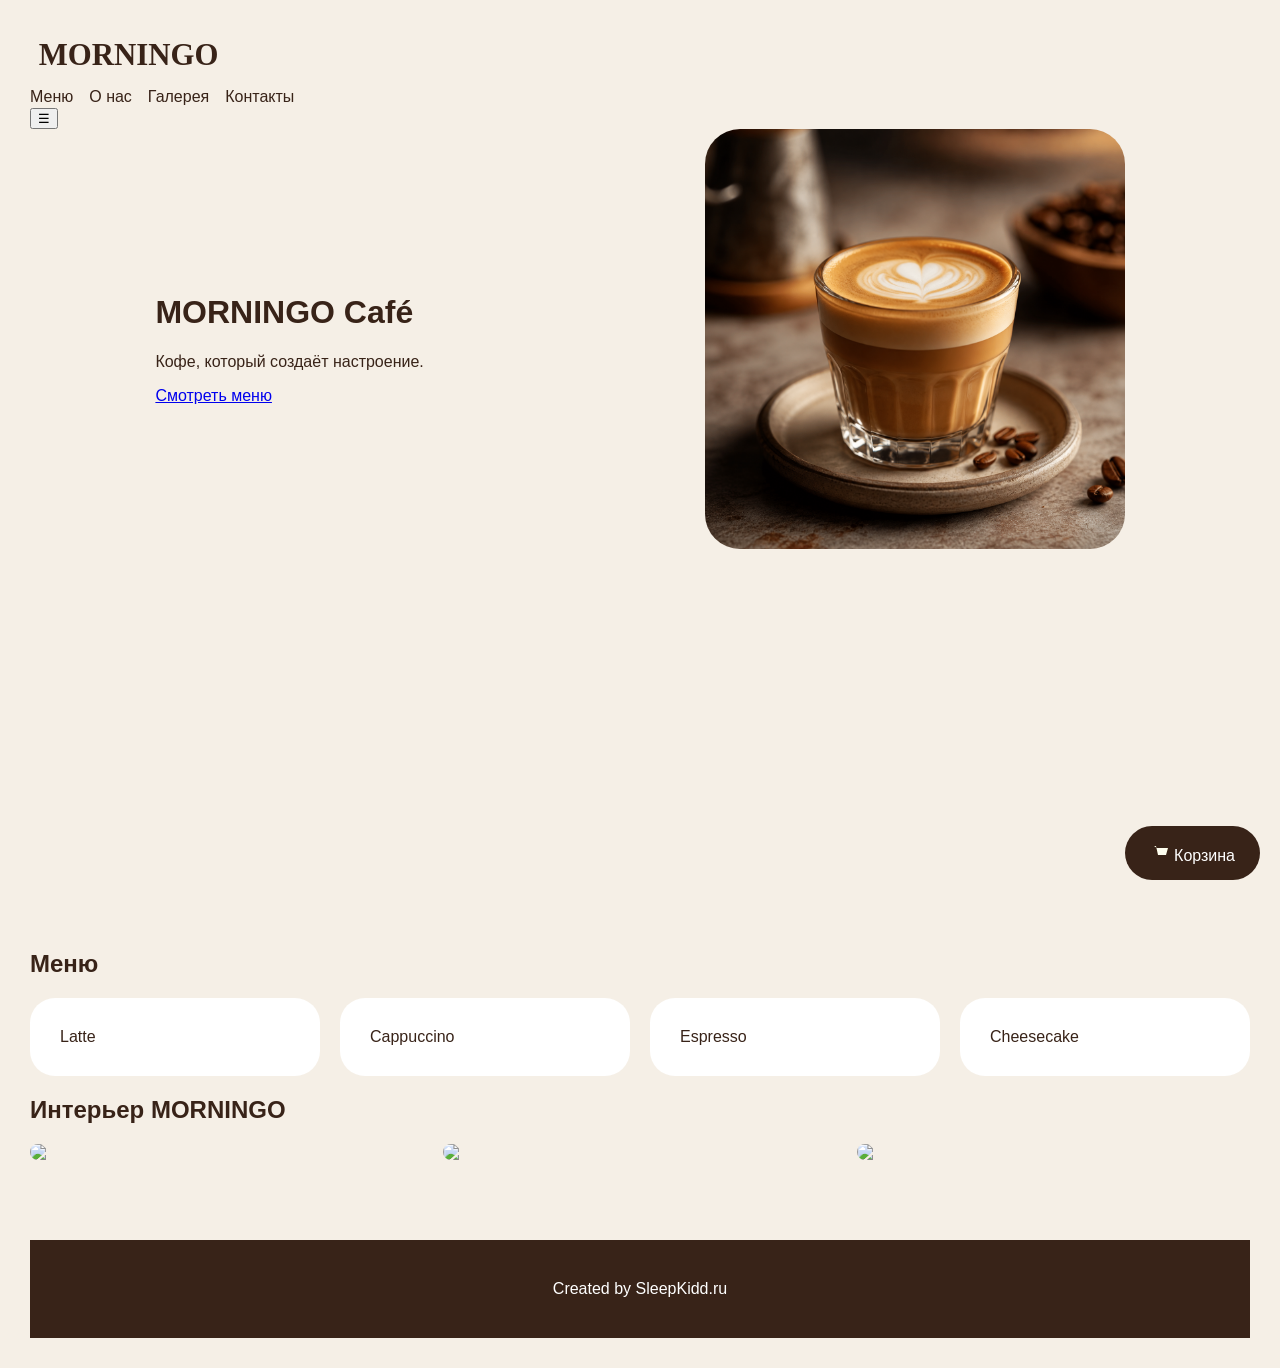
==== index.html @ cfd3dd99 "fix image paths" ====
<!doctype html>
<html lang="ru">
<head>
<meta charset="UTF-8">
<meta name="viewport" content="width=device-width,initial-scale=1">
<title>MORNINGO Café</title>
<meta name="description" content="MORNINGO Café — кофе, завтраки и десерты">
<link rel="icon" href="assets/svg/logo.svg">
<link rel="stylesheet" href="css/style.css">
</head>
<body>

<header class="hero">
<nav>
<img src="assets/svg/logo.svg" class="logo">
<div class="desktop">Меню　О нас　Галерея　Контакты</div>
<button class="burger">☰</button>
</nav>

<div class="hero-content">
<div>
<h1>MORNINGO Café</h1>
<p>Кофе, который создаёт настроение.</p>
<a href="#menu">Смотреть меню</a>
</div>
<img src="images/coffee_latte.png" class="hero-img">
</div>
</header>

<section id="menu">
<h2>Меню</h2>
<div class="catalog">
<a href="products/latte.html">Latte</a>
<a href="products/cappuccino.html">Cappuccino</a>
<a href="products/espresso.html">Espresso</a>
<a href="products/cheesecake.html">Cheesecake</a>
</div>
</section>

<section class="gallery">
<h2>Интерьер MORNINGO</h2>
<div class="interior">
<img src="images/interior/interior_main.webp">
<img src="images/interior/interior_bar.webp">
<img src="images/interior/interior_evening.webp">
</div>
</section>

<a class="mobile-cart" href="cart.html">
<img src="assets/svg/cart.svg"> Корзина
</a>

<footer>
Created by SleepKidd.ru
</footer>

<script src="js/mobile.js"></script>
</body>
</html>
---- css/style.css ----
:root{--brown:#382318;--cream:#f5efe6;--gold:#c08b4a}
body{margin:0;background:var(--cream);color:var(--brown);font-family:Arial;padding:30px}
.logo{width:220px}
.hero{min-height:100vh}
.hero-content{display:flex;align-items:center;justify-content:space-around;gap:30px}
.hero-img{width:420px;border-radius:35px}
.catalog{display:grid;grid-template-columns:repeat(4,1fr);gap:20px}
.catalog a{background:white;padding:30px;border-radius:25px;text-decoration:none;color:inherit}
.interior{display:grid;grid-template-columns:repeat(3,1fr);gap:20px}
.interior img{width:100%;border-radius:25px}
.mobile-cart{position:fixed;bottom:20px;right:20px;background:var(--brown);color:white;padding:15px 25px;border-radius:30px;text-decoration:none}
.mobile-cart img{width:20px;filter:brightness(10)}
footer{margin-top:80px;background:var(--brown);color:white;padding:40px;text-align:center}
@media(max-width:700px){.hero-content,.catalog,.interior{grid-template-columns:1fr;display:grid}.desktop{display:none}.hero-img{width:100%}}
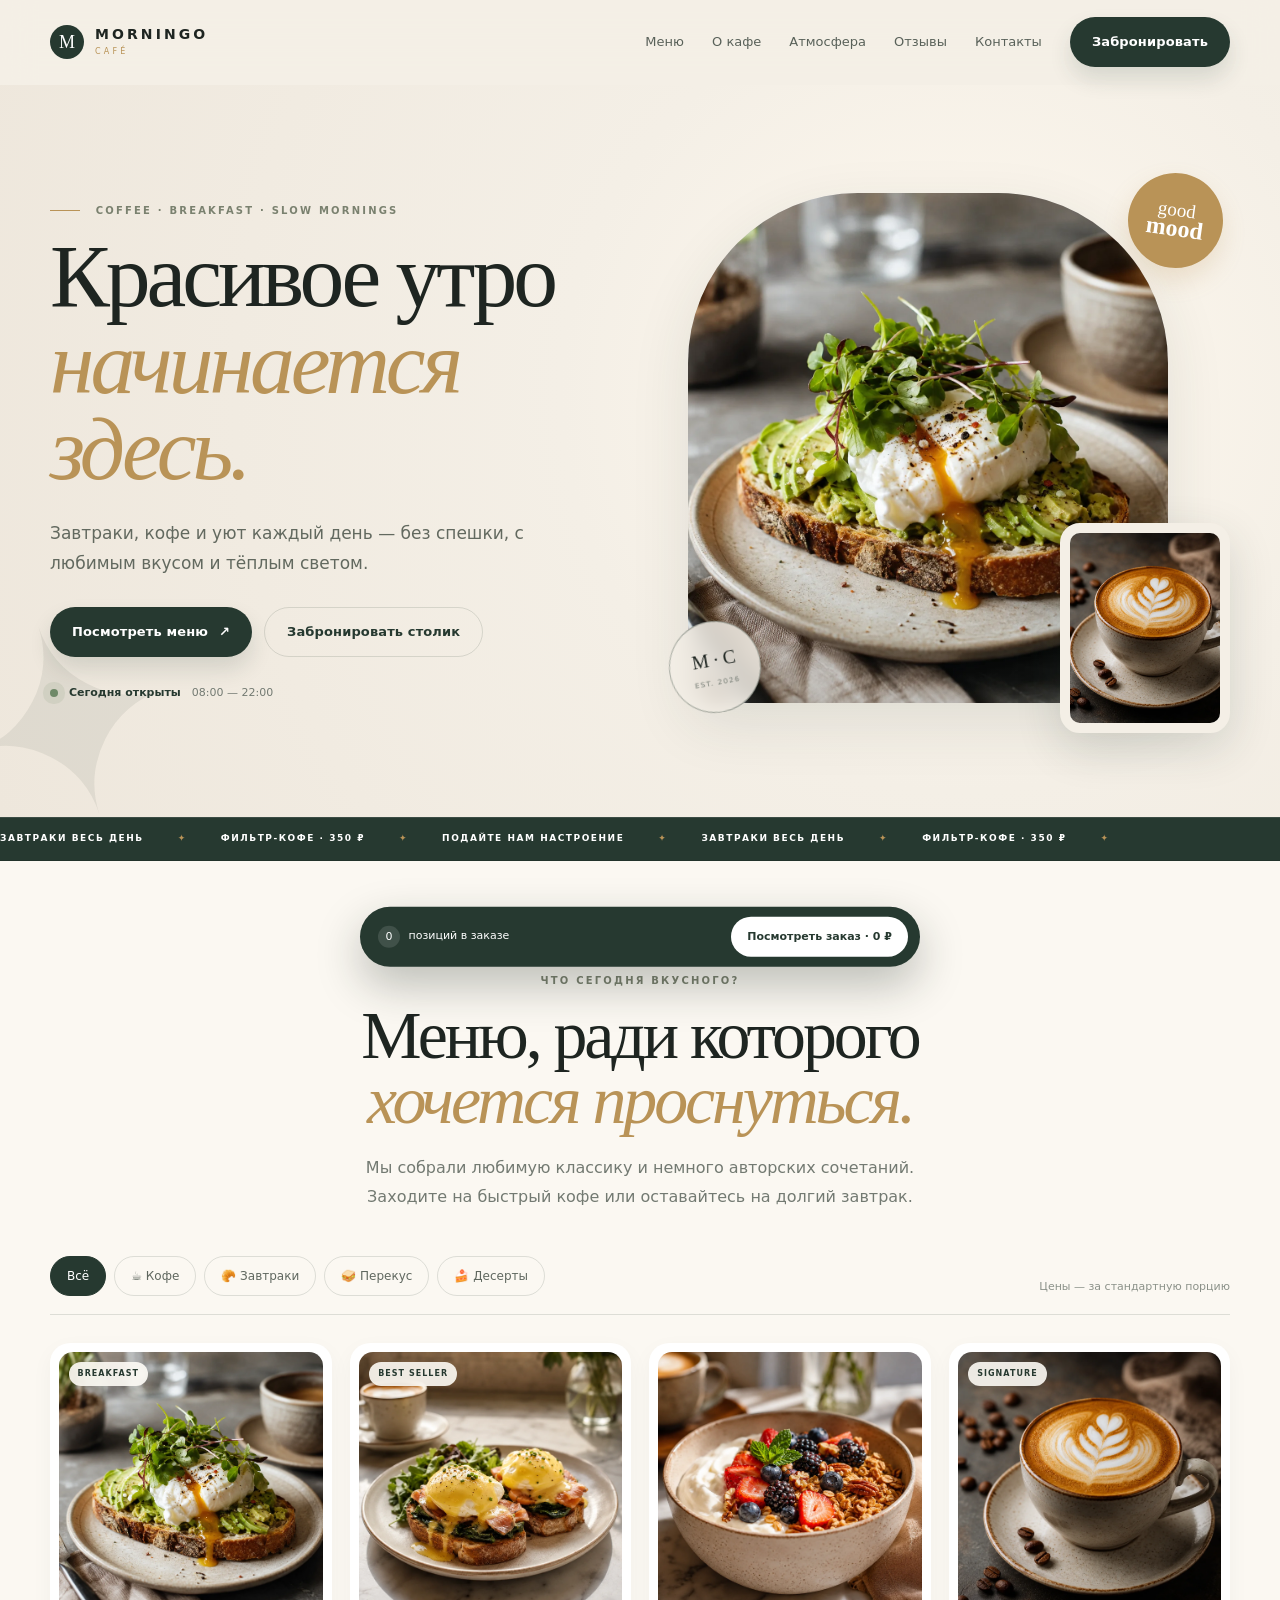
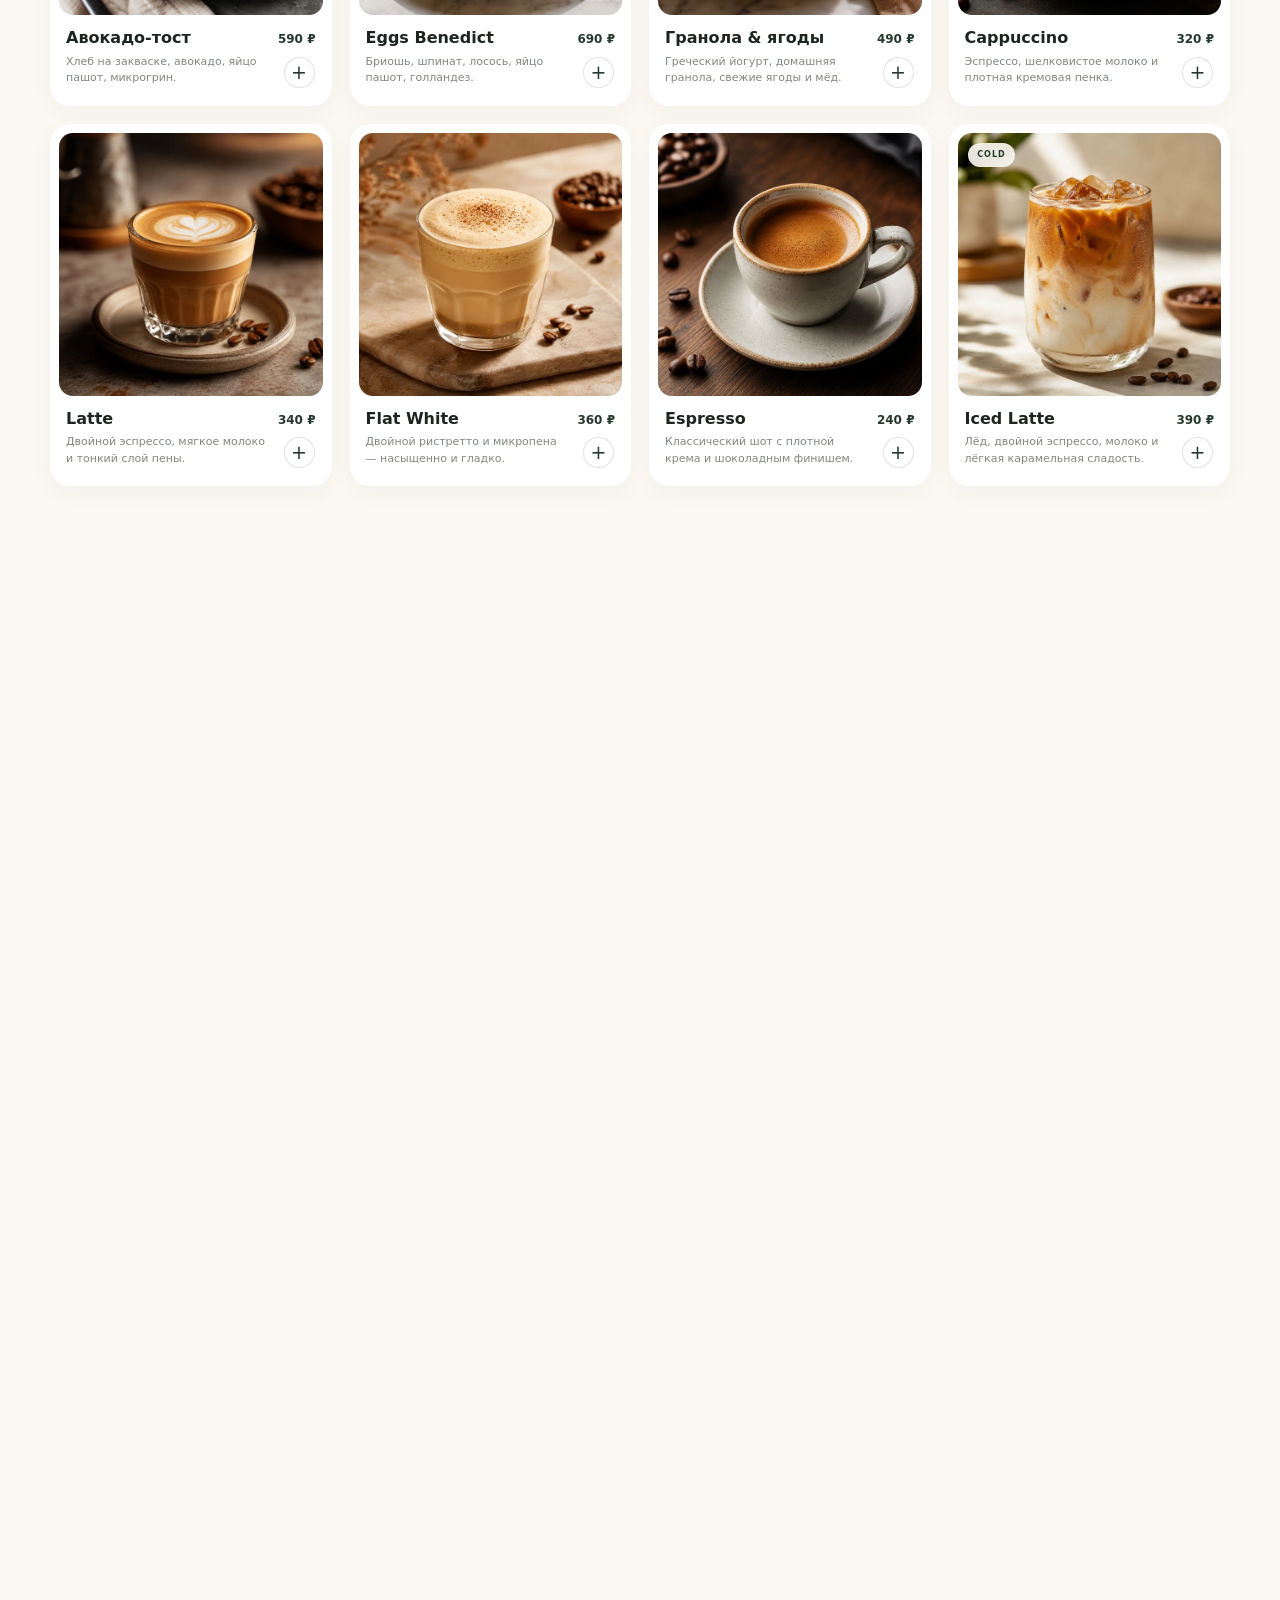
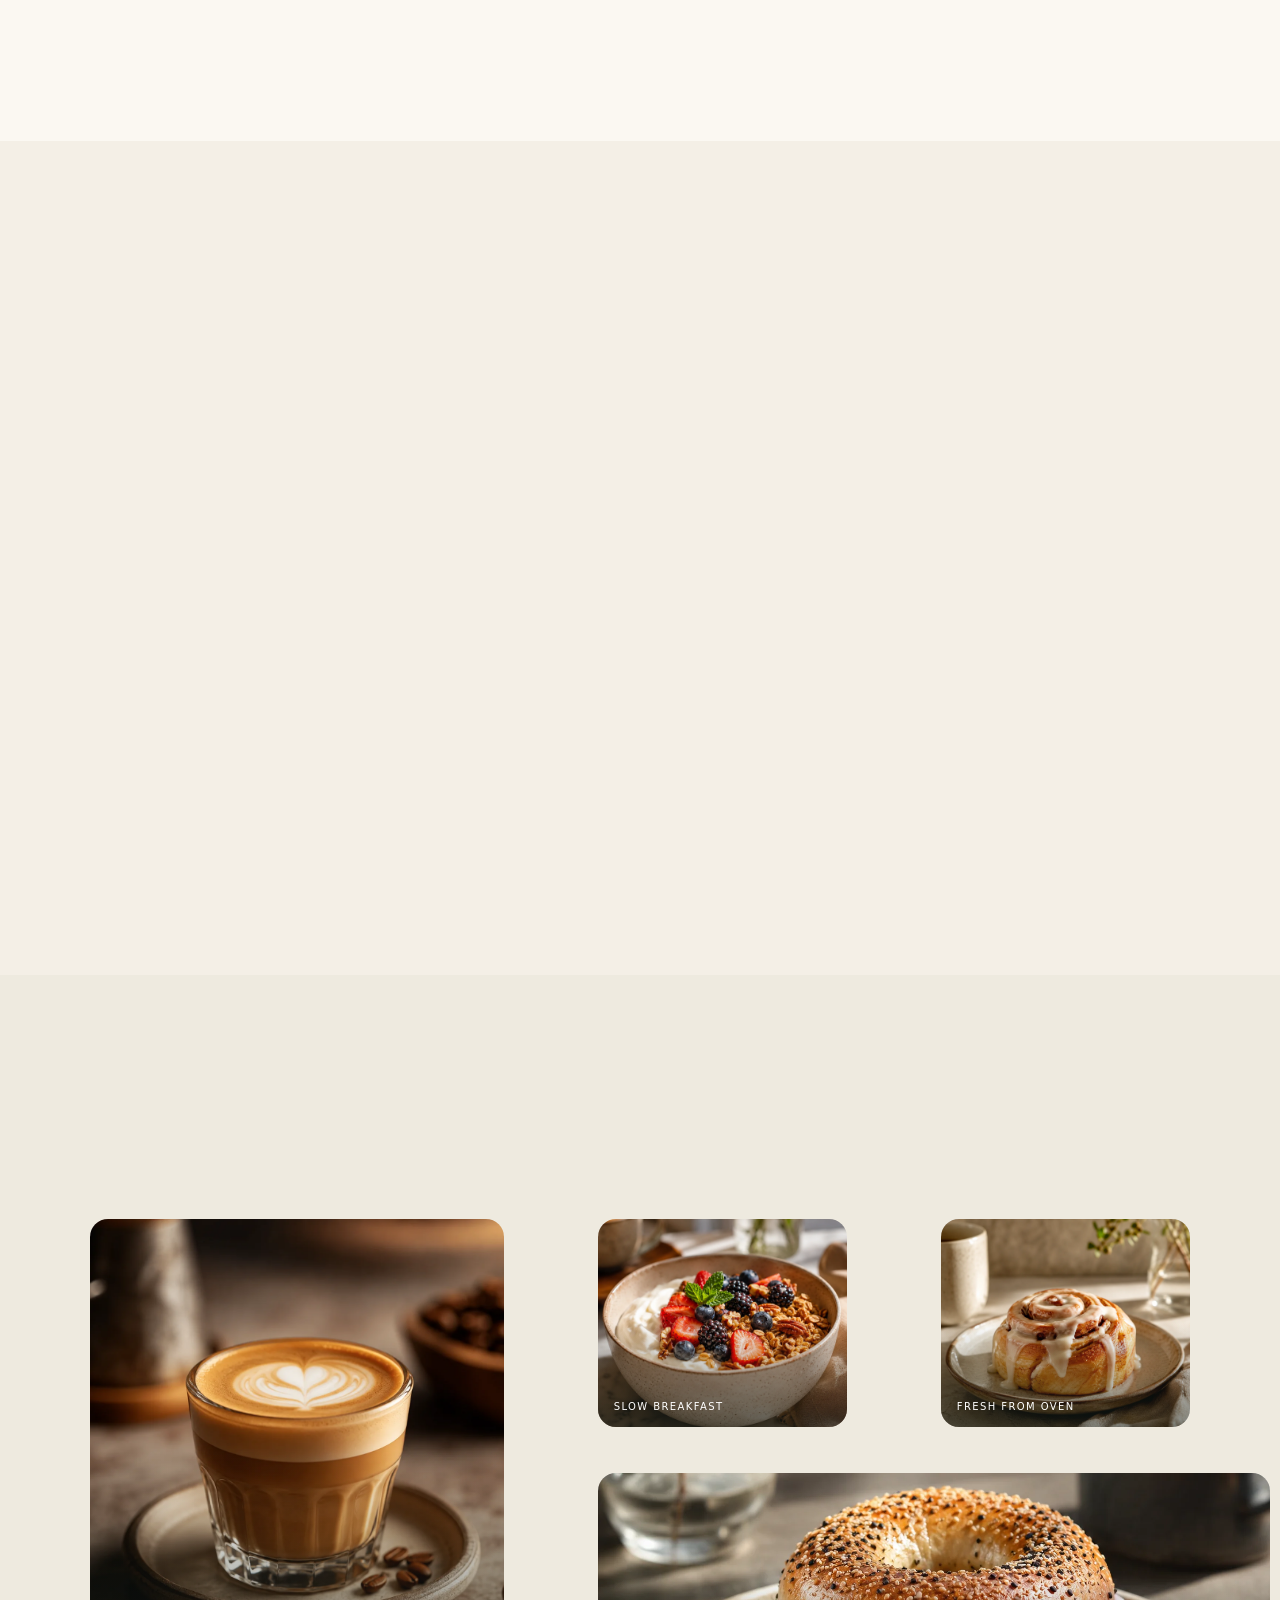
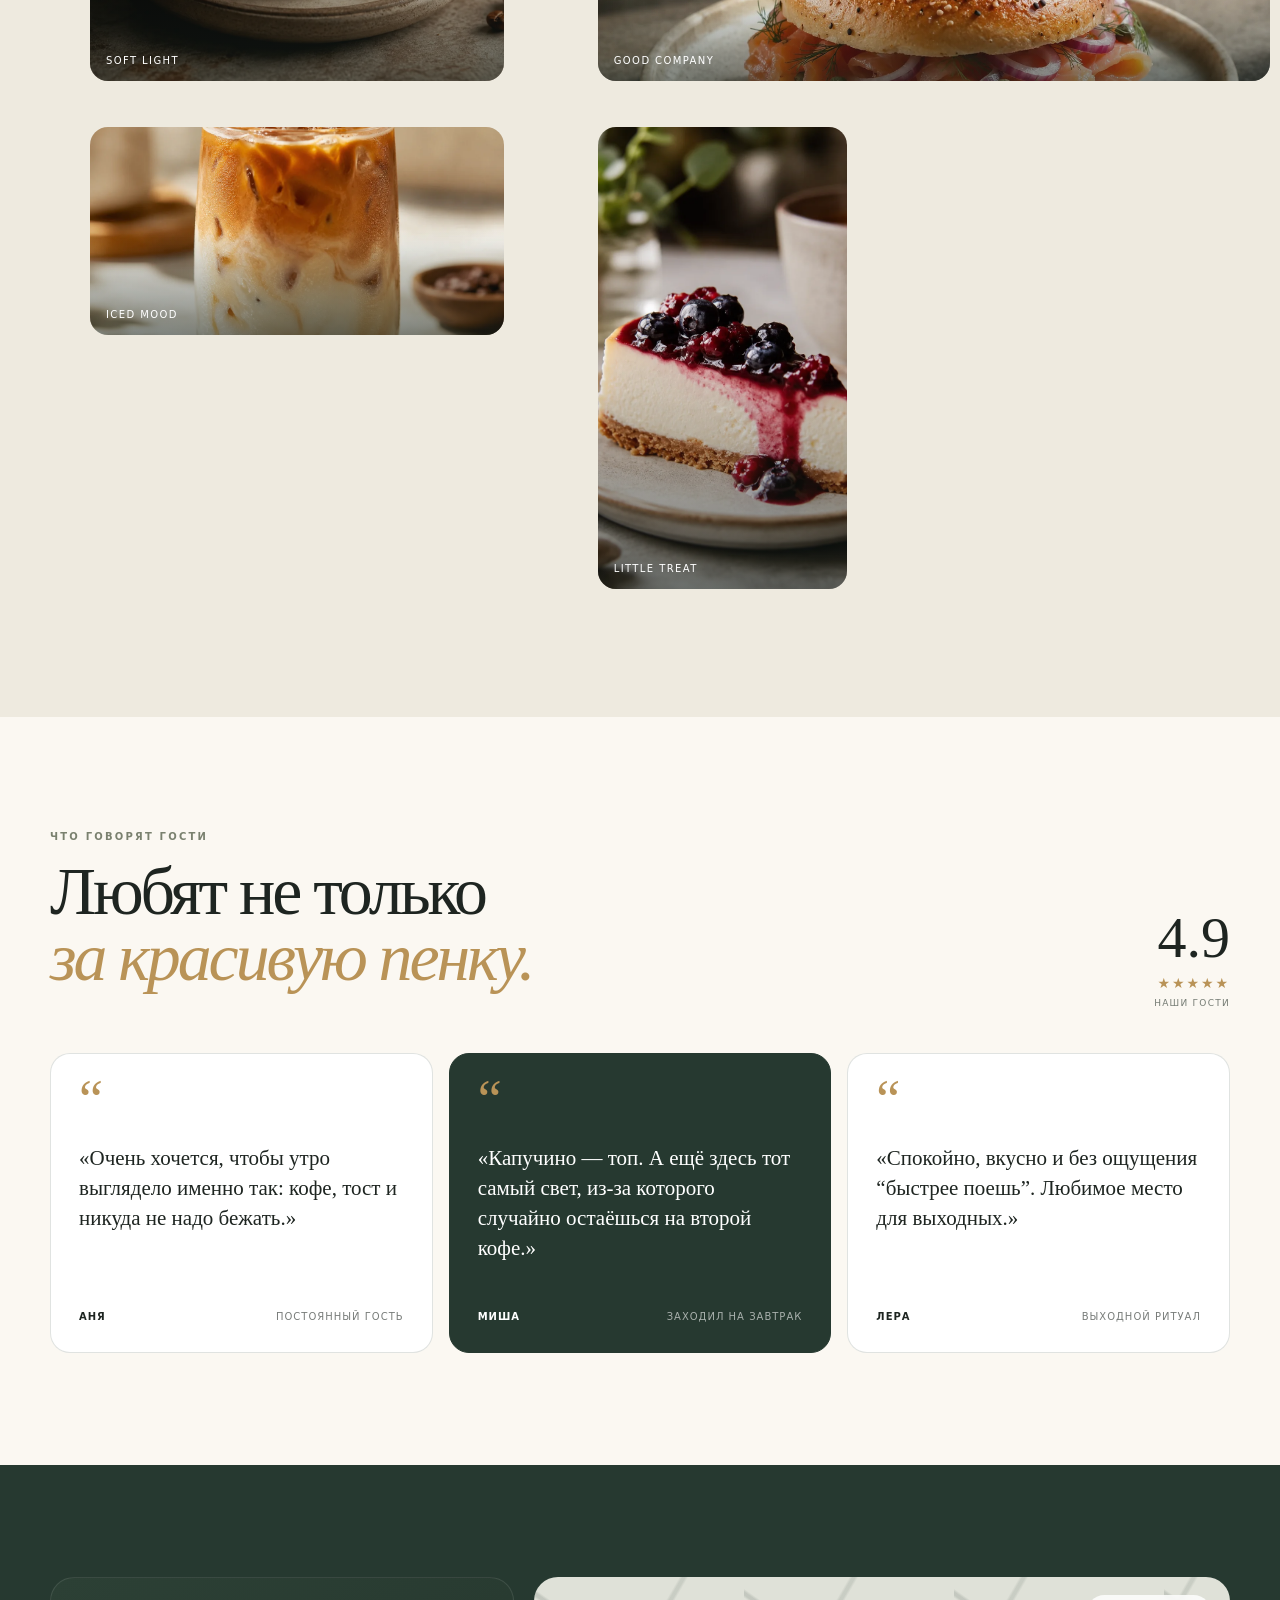
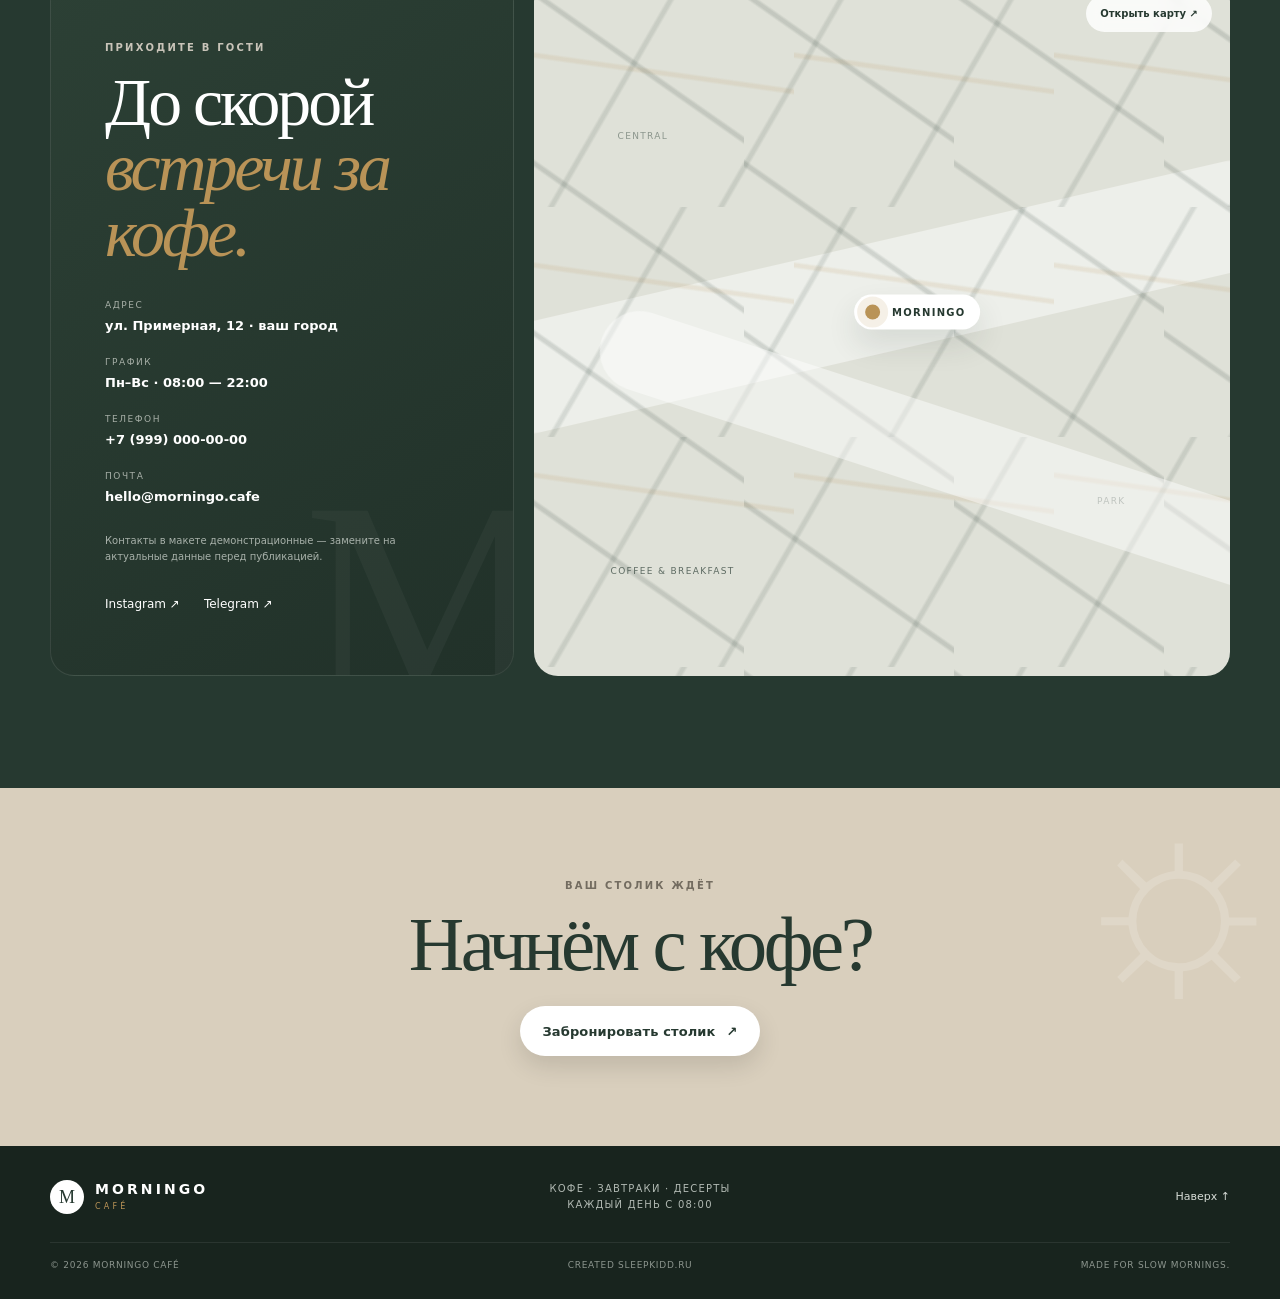
==== commit 4d6adb20: "Add files via upload" ====
--- a/index.html
+++ b/index.html
@@ -1,59 +1,355 @@
 <!doctype html>
 <html lang="ru">
 <head>
-<meta charset="UTF-8">
-<meta name="viewport" content="width=device-width,initial-scale=1">
-<title>MORNINGO Café</title>
-<meta name="description" content="MORNINGO Café — кофе, завтраки и десерты">
-<link rel="icon" href="assets/svg/logo.svg">
-<link rel="stylesheet" href="css/style.css">
+  <meta charset="utf-8">
+  <meta name="viewport" content="width=device-width, initial-scale=1">
+  <meta name="theme-color" content="#24362d">
+  <meta name="description" content="MORNINGO Café — завтраки, кофе и уют каждый день.">
+  <meta property="og:title" content="MORNINGO Café">
+  <meta property="og:description" content="Завтраки, кофе и уют каждый день.">
+  <meta property="og:type" content="website">
+  <meta property="og:image" content="assets/coffee_cappuccino.webp">
+  <title>MORNINGO Café — завтраки, кофе и уют каждый день</title>
+  <link rel="icon" href="favicon.svg" type="image/svg+xml">
+  <link rel="stylesheet" href="style.css">
 </head>
 <body>
-
-<header class="hero">
-<nav>
-<img src="assets/svg/logo.svg" class="logo">
-<div class="desktop">Меню　О нас　Галерея　Контакты</div>
-<button class="burger">☰</button>
-</nav>
-
-<div class="hero-content">
-<div>
-<h1>MORNINGO Café</h1>
-<p>Кофе, который создаёт настроение.</p>
-<a href="#menu">Смотреть меню</a>
-</div>
-<img src="images/coffee_latte.png" class="hero-img">
-</div>
-</header>
-
-<section id="menu">
-<h2>Меню</h2>
-<div class="catalog">
-<a href="products/latte.html">Latte</a>
-<a href="products/cappuccino.html">Cappuccino</a>
-<a href="products/espresso.html">Espresso</a>
-<a href="products/cheesecake.html">Cheesecake</a>
-</div>
-</section>
-
-<section class="gallery">
-<h2>Интерьер MORNINGO</h2>
-<div class="interior">
-<img src="images/interior/interior_main.webp">
-<img src="images/interior/interior_bar.webp">
-<img src="images/interior/interior_evening.webp">
-</div>
-</section>
-
-<a class="mobile-cart" href="cart.html">
-<img src="assets/svg/cart.svg"> Корзина
-</a>
-
-<footer>
-Created by SleepKidd.ru
-</footer>
-
-<script src="js/mobile.js"></script>
+  <header class="site-header" id="top">
+    <div class="container header-inner">
+      <a class="brand" href="#top" aria-label="MORNINGO Café — на главную">
+        <span class="brand-mark">M</span>
+        <span>
+          <strong>MORNINGO</strong>
+          <small>CAFÉ</small>
+        </span>
+      </a>
+
+      <button class="menu-toggle" type="button" aria-expanded="false" aria-controls="site-nav" aria-label="Открыть меню">
+        <span></span><span></span><span></span>
+      </button>
+
+      <nav class="site-nav" id="site-nav" aria-label="Основная навигация">
+        <a href="#menu">Меню</a>
+        <a href="#about">О кафе</a>
+        <a href="#gallery">Атмосфера</a>
+        <a href="#reviews">Отзывы</a>
+        <a href="#contacts">Контакты</a>
+        <button class="button button-dark nav-book" type="button" data-open-booking>Забронировать</button>
+      </nav>
+    </div>
+  </header>
+
+  <main>
+    <section class="hero">
+      <div class="container hero-grid">
+        <div class="hero-copy reveal">
+          <p class="eyebrow"><span></span> coffee · breakfast · slow mornings</p>
+          <h1>Красивое утро<br><em>начинается здесь.</em></h1>
+          <p class="hero-lead">Завтраки, кофе и уют каждый день — без спешки, с любимым вкусом и тёплым светом.</p>
+          <div class="hero-actions">
+            <a class="button button-dark" href="#menu">Посмотреть меню <span>↗</span></a>
+            <button class="button button-ghost" type="button" data-open-booking>Забронировать столик</button>
+          </div>
+          <div class="hero-note"><span class="pulse"></span><strong>Сегодня открыты</strong><span>08:00 — 22:00</span></div>
+        </div>
+
+        <div class="hero-visual reveal">
+          <div class="hero-image-main image-card">
+            <img src="assets/breakfast_avocado_toast.webp" alt="Авокадо-тост с яйцом пашот" width="1254" height="1254" fetchpriority="high">
+          </div>
+          <div class="hero-image-small image-card">
+            <img src="assets/coffee_cappuccino.webp" alt="Капучино с латте-артом" width="1254" height="1254">
+          </div>
+          <div class="hero-badge">good<br><strong>mood</strong></div>
+          <div class="hero-stamp">M · C<br><small>EST. 2026</small></div>
+        </div>
+      </div>
+      <div class="hero-botanical" aria-hidden="true">✦</div>
+    </section>
+
+    <section class="ticker" aria-label="Специальные предложения">
+      <div class="ticker-track">
+        <span>ЗАВТРАКИ ВЕСЬ ДЕНЬ</span><i>✦</i><span>ФИЛЬТР-КОФЕ · 350 ₽</span><i>✦</i><span>ПОДАЙТЕ НАМ НАСТРОЕНИЕ</span><i>✦</i><span>ЗАВТРАКИ ВЕСЬ ДЕНЬ</span><i>✦</i><span>ФИЛЬТР-КОФЕ · 350 ₽</span><i>✦</i>
+      </div>
+    </section>
+
+    <section class="section menu-section" id="menu">
+      <div class="container">
+        <div class="section-heading centered reveal">
+          <p class="eyebrow">что сегодня вкусного?</p>
+          <h2>Меню, ради которого<br><em>хочется проснуться.</em></h2>
+          <p>Мы собрали любимую классику и немного авторских сочетаний. Заходите на быстрый кофе или оставайтесь на долгий завтрак.</p>
+        </div>
+
+        <div class="menu-toolbar reveal">
+          <div class="category-tabs" role="tablist" aria-label="Категории меню">
+            <button class="tab active" type="button" data-category="all">Всё</button>
+            <button class="tab" type="button" data-category="coffee">☕ Кофе</button>
+            <button class="tab" type="button" data-category="breakfast">🥐 Завтраки</button>
+            <button class="tab" type="button" data-category="snack">🥪 Перекус</button>
+            <button class="tab" type="button" data-category="dessert">🍰 Десерты</button>
+          </div>
+          <p class="menu-caption">Цены — за стандартную порцию</p>
+        </div>
+
+        <div class="menu-grid" id="menu-grid">
+          <article class="dish-card reveal" data-category="breakfast" data-name="Авокадо-тост" data-price="590">
+            <div class="dish-image"><img src="assets/breakfast_avocado_toast.webp" alt="Авокадо-тост" loading="lazy" width="1254" height="1254"><span class="dish-tag">breakfast</span></div>
+            <div class="dish-info"><div><h3>Авокадо-тост</h3><p>Хлеб на закваске, авокадо, яйцо пашот, микрогрин.</p></div><strong class="price">590 ₽</strong></div>
+            <button class="add-button" type="button" aria-label="Добавить Авокадо-тост в заказ" data-add>+</button>
+          </article>
+
+          <article class="dish-card reveal" data-category="breakfast" data-name="Eggs Benedict" data-price="690">
+            <div class="dish-image"><img src="assets/breakfast_eggs_benedict.webp" alt="Eggs Benedict" loading="lazy" width="1254" height="1254"><span class="dish-tag">best seller</span></div>
+            <div class="dish-info"><div><h3>Eggs Benedict</h3><p>Бриошь, шпинат, лосось, яйцо пашот, голландез.</p></div><strong class="price">690 ₽</strong></div>
+            <button class="add-button" type="button" aria-label="Добавить Eggs Benedict в заказ" data-add>+</button>
+          </article>
+
+          <article class="dish-card reveal" data-category="breakfast" data-name="Гранола с йогуртом" data-price="490">
+            <div class="dish-image"><img src="assets/breakfast_granola_yogurt.webp" alt="Гранола с йогуртом и ягодами" loading="lazy" width="1254" height="1254"></div>
+            <div class="dish-info"><div><h3>Гранола & ягоды</h3><p>Греческий йогурт, домашняя гранола, свежие ягоды и мёд.</p></div><strong class="price">490 ₽</strong></div>
+            <button class="add-button" type="button" aria-label="Добавить Гранолу в заказ" data-add>+</button>
+          </article>
+
+          <article class="dish-card reveal" data-category="coffee" data-name="Cappuccino" data-price="320">
+            <div class="dish-image"><img src="assets/coffee_cappuccino.webp" alt="Капучино" loading="lazy" width="1254" height="1254"><span class="dish-tag">signature</span></div>
+            <div class="dish-info"><div><h3>Cappuccino</h3><p>Эспрессо, шелковистое молоко и плотная кремовая пенка.</p></div><strong class="price">320 ₽</strong></div>
+            <button class="add-button" type="button" aria-label="Добавить Cappuccino в заказ" data-add>+</button>
+          </article>
+
+          <article class="dish-card reveal" data-category="coffee" data-name="Latte" data-price="340">
+            <div class="dish-image"><img src="assets/coffee_latte.webp" alt="Латте" loading="lazy" width="1254" height="1254"></div>
+            <div class="dish-info"><div><h3>Latte</h3><p>Двойной эспрессо, мягкое молоко и тонкий слой пены.</p></div><strong class="price">340 ₽</strong></div>
+            <button class="add-button" type="button" aria-label="Добавить Latte в заказ" data-add>+</button>
+          </article>
+
+          <article class="dish-card reveal" data-category="coffee" data-name="Flat White" data-price="360">
+            <div class="dish-image"><img src="assets/coffee_flat_white.webp" alt="Flat White" loading="lazy" width="1254" height="1254"></div>
+            <div class="dish-info"><div><h3>Flat White</h3><p>Двойной ристретто и микропена — насыщенно и гладко.</p></div><strong class="price">360 ₽</strong></div>
+            <button class="add-button" type="button" aria-label="Добавить Flat White в заказ" data-add>+</button>
+          </article>
+
+          <article class="dish-card reveal" data-category="coffee" data-name="Espresso" data-price="240">
+            <div class="dish-image"><img src="assets/coffee_espresso.webp" alt="Эспрессо" loading="lazy" width="1254" height="1254"></div>
+            <div class="dish-info"><div><h3>Espresso</h3><p>Классический шот с плотной крема и шоколадным финишем.</p></div><strong class="price">240 ₽</strong></div>
+            <button class="add-button" type="button" aria-label="Добавить Espresso в заказ" data-add>+</button>
+          </article>
+
+          <article class="dish-card reveal" data-category="coffee" data-name="Iced Latte" data-price="390">
+            <div class="dish-image"><img src="assets/coffee_iced_latte.webp" alt="Айс-латте" loading="lazy" width="1254" height="1254"><span class="dish-tag">cold</span></div>
+            <div class="dish-info"><div><h3>Iced Latte</h3><p>Лёд, двойной эспрессо, молоко и лёгкая карамельная сладость.</p></div><strong class="price">390 ₽</strong></div>
+            <button class="add-button" type="button" aria-label="Добавить Iced Latte в заказ" data-add>+</button>
+          </article>
+
+          <article class="dish-card reveal" data-category="coffee" data-name="Mocha" data-price="390">
+            <div class="dish-image"><img src="assets/coffee_mocha.webp" alt="Мокка" loading="lazy" width="1254" height="1254"></div>
+            <div class="dish-info"><div><h3>Mocha</h3><p>Эспрессо, какао, молоко и немного взбитых сливок.</p></div><strong class="price">390 ₽</strong></div>
+            <button class="add-button" type="button" aria-label="Добавить Mocha в заказ" data-add>+</button>
+          </article>
+
+          <article class="dish-card reveal" data-category="coffee" data-name="Raf" data-price="390">
+            <div class="dish-image"><img src="assets/coffee_raf.webp" alt="Раф" loading="lazy" width="1254" height="1254"></div>
+            <div class="dish-info"><div><h3>Raf</h3><p>Эспрессо, сливки и ванильный сахар — бархатная классика.</p></div><strong class="price">390 ₽</strong></div>
+            <button class="add-button" type="button" aria-label="Добавить Раф в заказ" data-add>+</button>
+          </article>
+
+          <article class="dish-card reveal" data-category="coffee" data-name="Affogato" data-price="420">
+            <div class="dish-image"><img src="assets/coffee_affogato.webp" alt="Аффогато" loading="lazy" width="1254" height="1254"></div>
+            <div class="dish-info"><div><h3>Affogato</h3><p>Ванильное мороженое и горячий эспрессо. Маленький праздник.</p></div><strong class="price">420 ₽</strong></div>
+            <button class="add-button" type="button" aria-label="Добавить Affogato в заказ" data-add>+</button>
+          </article>
+
+          <article class="dish-card reveal" data-category="coffee" data-name="Americano" data-price="290">
+            <div class="dish-image"><img src="assets/coffee_americano.webp" alt="Американо" loading="lazy" width="1254" height="1254"></div>
+            <div class="dish-info"><div><h3>Americano</h3><p>Длинный кофе с чистым вкусом и мягким послевкусием.</p></div><strong class="price">290 ₽</strong></div>
+            <button class="add-button" type="button" aria-label="Добавить Americano в заказ" data-add>+</button>
+          </article>
+
+          <article class="dish-card reveal" data-category="coffee" data-name="Cortado" data-price="330">
+            <div class="dish-image"><img src="assets/coffee_cortado.webp" alt="Кортадо" loading="lazy" width="1254" height="1254"></div>
+            <div class="dish-info"><div><h3>Cortado</h3><p>Эспрессо и тёплое молоко в короткой, яркой подаче.</p></div><strong class="price">330 ₽</strong></div>
+            <button class="add-button" type="button" aria-label="Добавить Cortado в заказ" data-add>+</button>
+          </article>
+
+          <article class="dish-card reveal" data-category="snack" data-name="Bagel с лососем" data-price="620">
+            <div class="dish-image"><img src="assets/snack_bagel_salmon.webp" alt="Бейгл с лососем" loading="lazy" width="1254" height="1254"><span class="dish-tag">all day</span></div>
+            <div class="dish-info"><div><h3>Bagel с лососем</h3><p>Бейгл, сливочный сыр, лосось, каперсы и свежая зелень.</p></div><strong class="price">620 ₽</strong></div>
+            <button class="add-button" type="button" aria-label="Добавить Бейгл с лососем в заказ" data-add>+</button>
+          </article>
+
+          <article class="dish-card reveal" data-category="snack" data-name="Панини с овощами" data-price="520">
+            <div class="dish-image"><img src="assets/snack_panini.webp" alt="Панини с овощами" loading="lazy" width="1254" height="1254"></div>
+            <div class="dish-info"><div><h3>Панини</h3><p>Тёплый хлеб, моцарелла, томаты, зелень и соус песто.</p></div><strong class="price">520 ₽</strong></div>
+            <button class="add-button" type="button" aria-label="Добавить Панини в заказ" data-add>+</button>
+          </article>
+
+          <article class="dish-card reveal" data-category="dessert" data-name="Чизкейк с ягодами" data-price="450">
+            <div class="dish-image"><img src="assets/dessert_cheesecake.webp" alt="Чизкейк с ягодами" loading="lazy" width="1254" height="1254"></div>
+            <div class="dish-info"><div><h3>Чизкейк & ягоды</h3><p>Нежный крем-сыр, хрустящая основа и ягодный соус.</p></div><strong class="price">450 ₽</strong></div>
+            <button class="add-button" type="button" aria-label="Добавить Чизкейк в заказ" data-add>+</button>
+          </article>
+
+          <article class="dish-card reveal" data-category="dessert" data-name="Шоколадный торт" data-price="470">
+            <div class="dish-image"><img src="assets/dessert_chocolate_cake.webp" alt="Шоколадный торт" loading="lazy" width="1254" height="1254"></div>
+            <div class="dish-info"><div><h3>Chocolate Cake</h3><p>Влажный шоколадный бисквит, ганаш и ягоды.</p></div><strong class="price">470 ₽</strong></div>
+            <button class="add-button" type="button" aria-label="Добавить Chocolate Cake в заказ" data-add>+</button>
+          </article>
+
+          <article class="dish-card reveal" data-category="dessert" data-name="Cinnamon Roll" data-price="360">
+            <div class="dish-image"><img src="assets/dessert_cinnamon_roll.webp" alt="Булочка с корицей" loading="lazy" width="1254" height="1254"></div>
+            <div class="dish-info"><div><h3>Cinnamon Roll</h3><p>Слойки с корицей, сливочная глазурь и лёгкая ваниль.</p></div><strong class="price">360 ₽</strong></div>
+            <button class="add-button" type="button" aria-label="Добавить Cinnamon Roll в заказ" data-add>+</button>
+          </article>
+
+          <article class="dish-card reveal" data-category="dessert" data-name="Тирамису" data-price="440">
+            <div class="dish-image"><img src="assets/dessert_tiramisu.webp" alt="Тирамису" loading="lazy" width="1254" height="1254"><span class="dish-tag">classic</span></div>
+            <div class="dish-info"><div><h3>Тирамису</h3><p>Маскарпоне, савоярди, эспрессо и щепотка какао.</p></div><strong class="price">440 ₽</strong></div>
+            <button class="add-button" type="button" aria-label="Добавить Тирамису в заказ" data-add>+</button>
+          </article>
+
+          <article class="dish-card reveal" data-category="dessert" data-name="Круассан" data-price="290">
+            <div class="dish-image"><img src="assets/dessert_croissant.webp" alt="Классический круассан" loading="lazy" width="1254" height="1254"></div>
+            <div class="dish-info"><div><h3>Butter Croissant</h3><p>Слоёный, хрустящий, тёплый. Идеален к утреннему фильтру.</p></div><strong class="price">290 ₽</strong></div>
+            <button class="add-button" type="button" aria-label="Добавить круассан в заказ" data-add>+</button>
+          </article>
+        </div>
+      </div>
+    </section>
+
+    <section class="section split-section" id="about">
+      <div class="container split-grid">
+        <div class="split-media reveal">
+          <img src="assets/dessert_tiramisu.webp" alt="Деталь десерта и уютного стола" loading="lazy" width="1254" height="1254">
+          <div class="floating-card"><span>01</span><strong>Slow mornings</strong><small>без повода и спешки</small></div>
+        </div>
+        <div class="split-copy reveal">
+          <p class="eyebrow">о нас</p>
+          <h2>Место, где<br><em>утро не торопят.</em></h2>
+          <p>Мы придумали MORNINGO как любимый уголок между домом и делами: солнечные столики, хороший кофе, свежая выпечка и завтраки, которые можно есть в любое время.</p>
+          <p>Здесь можно открыть ноутбук, говорить часами или просто смотреть в окно. Главное правило — никакой спешки.</p>
+          <div class="signature">MORNINGO <span>CAFÉ</span></div>
+        </div>
+      </div>
+    </section>
+
+    <section class="section gallery-section" id="gallery">
+      <div class="container">
+        <div class="section-heading reveal">
+          <p class="eyebrow">визуальный вкус</p>
+          <h2>Немного <em>morning mood.</em></h2>
+        </div>
+        <div class="gallery-grid">
+          <figure class="gallery-item tall reveal"><img src="assets/coffee_latte.webp" alt="Латте в утреннем свете" loading="lazy" width="1254" height="1254"><figcaption>soft light</figcaption></figure>
+          <figure class="gallery-item reveal"><img src="assets/breakfast_granola_yogurt.webp" alt="Гранола с ягодами" loading="lazy" width="1254" height="1254"><figcaption>slow breakfast</figcaption></figure>
+          <figure class="gallery-item reveal"><img src="assets/dessert_cinnamon_roll.webp" alt="Булочка с корицей" loading="lazy" width="1254" height="1254"><figcaption>fresh from oven</figcaption></figure>
+          <figure class="gallery-item wide reveal"><img src="assets/snack_bagel_salmon.webp" alt="Бейгл с лососем" loading="lazy" width="1254" height="1254"><figcaption>good company</figcaption></figure>
+          <figure class="gallery-item reveal"><img src="assets/coffee_iced_latte.webp" alt="Холодный айс-латте" loading="lazy" width="1254" height="1254"><figcaption>iced mood</figcaption></figure>
+          <figure class="gallery-item tall reveal"><img src="assets/dessert_cheesecake.webp" alt="Чизкейк с ягодами" loading="lazy" width="1254" height="1254"><figcaption>little treat</figcaption></figure>
+        </div>
+      </div>
+    </section>
+
+    <section class="section reviews-section" id="reviews">
+      <div class="container">
+        <div class="reviews-head reveal">
+          <div>
+            <p class="eyebrow">что говорят гости</p>
+            <h2>Любят не только<br><em>за красивую пенку.</em></h2>
+          </div>
+          <div class="rating"><strong>4.9</strong><span>★★★★★</span><small>наши гости</small></div>
+        </div>
+        <div class="reviews-grid">
+          <article class="review-card reveal"><div class="quote">“</div><p>«Очень хочется, чтобы утро выглядело именно так: кофе, тост и никуда не надо бежать.»</p><footer><strong>Аня</strong><span>постоянный гость</span></footer></article>
+          <article class="review-card featured reveal"><div class="quote">“</div><p>«Капучино — топ. А ещё здесь тот самый свет, из-за которого случайно остаёшься на второй кофе.»</p><footer><strong>Миша</strong><span>заходил на завтрак</span></footer></article>
+          <article class="review-card reveal"><div class="quote">“</div><p>«Спокойно, вкусно и без ощущения “быстрее поешь”. Любимое место для выходных.»</p><footer><strong>Лера</strong><span>выходной ритуал</span></footer></article>
+        </div>
+      </div>
+    </section>
+
+    <section class="section contact-section" id="contacts">
+      <div class="container contact-grid">
+        <div class="contact-card reveal">
+          <p class="eyebrow">приходите в гости</p>
+          <h2>До скорой<br><em>встречи за кофе.</em></h2>
+          <div class="contact-list">
+            <div><span class="contact-label">АДРЕС</span><strong>ул. Примерная, 12 · ваш город</strong></div>
+            <div><span class="contact-label">ГРАФИК</span><strong>Пн–Вс · 08:00 — 22:00</strong></div>
+            <div><span class="contact-label">ТЕЛЕФОН</span><a href="tel:+79990000000">+7 (999) 000-00-00</a></div>
+            <div><span class="contact-label">ПОЧТА</span><a href="mailto:hello@morningo.cafe">hello@morningo.cafe</a></div>
+          </div>
+          <p class="microcopy">Контакты в макете демонстрационные — замените на актуальные данные перед публикацией.</p>
+          <div class="social-links"><a href="#" aria-label="Instagram">Instagram ↗</a><a href="#" aria-label="Telegram">Telegram ↗</a></div>
+        </div>
+        <div class="map-card reveal" aria-label="Карта расположения">
+          <div class="map-grid-bg"></div>
+          <div class="map-pin"><span></span>MORNINGO</div>
+          <div class="map-label label-1">CENTRAL</div>
+          <div class="map-label label-2">PARK</div>
+          <div class="map-label label-3">coffee & breakfast</div>
+          <a class="map-link" href="https://www.google.com/maps" target="_blank" rel="noreferrer">Открыть карту ↗</a>
+        </div>
+      </div>
+    </section>
+
+    <section class="cta-band">
+      <div class="container cta-inner reveal">
+        <p class="eyebrow">ваш столик ждёт</p>
+        <h2>Начнём с кофе?</h2>
+        <button class="button button-light" type="button" data-open-booking>Забронировать столик <span>↗</span></button>
+      </div>
+    </section>
+  </main>
+
+  <footer class="site-footer">
+    <div class="container footer-top">
+      <a class="brand footer-brand" href="#top"><span class="brand-mark">M</span><span><strong>MORNINGO</strong><small>CAFÉ</small></span></a>
+      <div class="footer-note">кофе · завтраки · десерты<br>каждый день с 08:00</div>
+      <a class="back-top" href="#top">Наверх ↑</a>
+    </div>
+    <div class="container footer-bottom">
+      <span>© 2026 MORNINGO Café</span>
+      <span>created sleepkidd.ru</span>
+      <span>Made for slow mornings.</span>
+    </div>
+  </footer>
+
+  <aside class="order-bar" aria-live="polite">
+    <div><span class="order-count">0</span> позиций в заказе</div>
+    <button type="button" data-open-order>Посмотреть заказ · <strong class="order-total">0 ₽</strong></button>
+  </aside>
+
+  <div class="modal" id="booking-modal" aria-hidden="true">
+    <div class="modal-backdrop" data-close-modal></div>
+    <div class="modal-dialog" role="dialog" aria-modal="true" aria-labelledby="booking-title">
+      <button class="modal-close" type="button" data-close-modal aria-label="Закрыть">×</button>
+      <p class="eyebrow">бронь столика</p>
+      <h2 id="booking-title">Запланируем<br><em>ваше утро.</em></h2>
+      <form id="booking-form" class="booking-form">
+        <label>Имя<input required name="name" type="text" autocomplete="name" placeholder="Как вас зовут?"></label>
+        <div class="form-row"><label>Дата<input required name="date" type="date"></label><label>Время<input required name="time" type="time" value="10:00"></label></div>
+        <label>Гостей<select name="guests"><option>1 гость</option><option selected>2 гостя</option><option>3 гостя</option><option>4 гостя</option><option>5+ гостей</option></select></label>
+        <button class="button button-dark wide" type="submit">Подтвердить запрос <span>↗</span></button>
+        <p class="form-hint">Форма работает без сервера: после отправки откроется ваше почтовое приложение с готовым письмом.</p>
+      </form>
+      <div class="form-success" hidden><span>✓</span><h3>Запрос подготовлен.</h3><p>Открываем почту с готовым письмом. Осталось только отправить его.</p></div>
+    </div>
+  </div>
+
+  <div class="modal" id="order-modal" aria-hidden="true">
+    <div class="modal-backdrop" data-close-modal></div>
+    <div class="modal-dialog order-dialog" role="dialog" aria-modal="true" aria-labelledby="order-title">
+      <button class="modal-close" type="button" data-close-modal aria-label="Закрыть">×</button>
+      <p class="eyebrow">ваш заказ</p>
+      <h2 id="order-title">Собираем <em>вкусно.</em></h2>
+      <div id="order-list" class="order-list"></div>
+      <div class="order-summary"><span>Итого</span><strong class="order-total-large">0 ₽</strong></div>
+      <button class="button button-dark wide" type="button" data-order-mail>Отправить заказ <span>↗</span></button>
+      <button class="text-button wide" type="button" data-clear-order>Очистить заказ</button>
+    </div>
+  </div>
+
+  <div class="toast" role="status" aria-live="polite">Добавлено в заказ</div>
+
+  <script src="script.js" defer></script>
 </body>
 </html>
--- a/style.css
+++ b/style.css
@@ -0,0 +1,183 @@
+:root{
+  --cream:#f4efe6;
+  --cream-2:#fbf8f2;
+  --paper:#fffdf8;
+  --ink:#1e2521;
+  --muted:#737a72;
+  --green:#263930;
+  --green-2:#344a3e;
+  --gold:#b99357;
+  --line:rgba(38,57,48,.14);
+  --shadow:0 20px 60px rgba(38,57,48,.11);
+  --serif: Georgia, "Times New Roman", serif;
+  --sans: Inter, ui-sans-serif, system-ui, -apple-system, BlinkMacSystemFont, "Segoe UI", sans-serif;
+}
+*{box-sizing:border-box}
+html{scroll-behavior:smooth}
+body{margin:0;background:var(--cream);color:var(--ink);font-family:var(--sans);line-height:1.5;-webkit-font-smoothing:antialiased}
+body.modal-open{overflow:hidden}
+a{color:inherit;text-decoration:none}
+button,input,select{font:inherit}
+button{cursor:pointer}
+img{display:block;width:100%;height:auto}
+.container{width:min(1180px,calc(100% - 48px));margin-inline:auto}
+.site-header{position:sticky;top:0;z-index:40;background:rgba(244,239,230,.88);backdrop-filter:blur(16px);border-bottom:1px solid transparent;transition:.25s ease}
+.site-header.is-scrolled{border-bottom-color:var(--line);box-shadow:0 4px 24px rgba(25,35,29,.05)}
+.header-inner{height:84px;display:flex;align-items:center;justify-content:space-between;gap:30px}
+.brand{display:inline-flex;align-items:center;gap:11px;min-width:max-content}
+.brand-mark{width:34px;height:34px;border-radius:50%;display:grid;place-items:center;background:var(--green);color:#fff;font-family:var(--serif);font-size:18px}
+.brand strong{display:block;letter-spacing:.22em;font-size:14px;line-height:1}
+.brand small{display:block;font-size:8px;letter-spacing:.4em;color:var(--gold);margin-top:5px}
+.site-nav{display:flex;align-items:center;gap:28px;font-size:13px;color:#596159}
+.site-nav a{position:relative}
+.site-nav a::after{content:"";position:absolute;left:0;right:100%;bottom:-7px;height:1px;background:var(--green);transition:.2s}
+.site-nav a:hover::after{right:0}
+.button{border:0;border-radius:999px;min-height:50px;padding:0 22px;display:inline-flex;align-items:center;justify-content:center;gap:11px;font-weight:700;font-size:13px;letter-spacing:.01em;transition:transform .2s ease, box-shadow .2s ease, background .2s ease}
+.button:hover{transform:translateY(-2px)}
+.button-dark{background:var(--green);color:white;box-shadow:0 12px 22px rgba(38,57,48,.14)}
+.button-dark:hover{background:var(--green-2)}
+.button-light{background:#fff;color:var(--green);box-shadow:0 10px 24px rgba(0,0,0,.12)}
+.button-ghost{background:transparent;color:var(--green);border:1px solid var(--line)}
+.wide{width:100%}
+.menu-toggle{display:none;border:0;background:none;padding:8px}
+.menu-toggle span{display:block;width:24px;height:1px;background:var(--green);margin:5px 0}
+.hero{position:relative;overflow:hidden;padding:78px 0 84px;background:radial-gradient(circle at 75% 42%,#fff9ef 0,#f4efe6 38%,#eee7dc 100%)}
+.hero-grid{display:grid;grid-template-columns:1.04fr .96fr;gap:50px;align-items:center}
+.hero-copy{padding:28px 0 20px}
+.eyebrow{margin:0 0 15px;text-transform:uppercase;letter-spacing:.22em;font-weight:800;font-size:10px;color:#7a816f}
+.eyebrow span{display:inline-block;width:30px;height:1px;background:var(--gold);vertical-align:middle;margin-right:10px}
+h1,h2,h3,p{margin-top:0}
+h1,h2{font-family:var(--serif);font-weight:400;letter-spacing:-.045em;line-height:.97}
+h1{font-size:clamp(58px,7vw,98px);margin-bottom:26px}
+h1 em,h2 em{color:var(--gold);font-style:italic}
+.hero-lead{max-width:540px;font-size:17px;color:#62695f;line-height:1.75;margin-bottom:28px}
+.hero-actions{display:flex;flex-wrap:wrap;gap:12px;margin-bottom:28px}
+.hero-note{display:flex;align-items:center;gap:11px;font-size:11px;color:#737a72}
+.hero-note strong{color:var(--green)}
+.pulse{width:8px;height:8px;border-radius:50%;background:#75906e;box-shadow:0 0 0 7px rgba(117,144,110,.13)}
+.hero-visual{min-height:570px;position:relative}
+.image-card{overflow:hidden;box-shadow:var(--shadow);background:#ddd}
+.image-card img{height:100%;object-fit:cover}
+.hero-image-main{position:absolute;inset:30px 62px 30px 0;border-radius:170px 170px 20px 20px}
+.hero-image-main::after{content:"";position:absolute;inset:0;background:linear-gradient(180deg,transparent 60%,rgba(25,35,29,.16))}
+.hero-image-small{position:absolute;right:0;bottom:0;width:170px;height:210px;border-radius:20px;border:10px solid var(--cream);box-shadow:0 15px 45px rgba(38,57,48,.16)}
+.hero-badge{position:absolute;top:10px;right:7px;width:95px;height:95px;display:grid;place-content:center;text-align:center;border-radius:50%;background:var(--gold);color:#fff;font-family:var(--serif);font-size:19px;line-height:.9;transform:rotate(8deg);box-shadow:0 12px 25px rgba(185,147,87,.22)}
+.hero-badge strong{font-size:24px}
+.hero-stamp{position:absolute;left:-19px;bottom:20px;width:92px;height:92px;border-radius:50%;border:1px solid rgba(38,57,48,.35);display:grid;place-content:center;text-align:center;font-family:var(--serif);font-size:19px;background:rgba(244,239,230,.84);backdrop-filter:blur(10px);transform:rotate(-10deg)}
+.hero-stamp small{font-family:var(--sans);font-size:7px;letter-spacing:.18em;color:var(--muted);margin-top:4px}
+.hero-botanical{position:absolute;left:-3vw;bottom:-40px;color:rgba(38,57,48,.08);font-size:260px;line-height:1;font-family:var(--serif);transform:rotate(-18deg)}
+.ticker{overflow:hidden;background:var(--green);color:white;border-top:1px solid rgba(255,255,255,.1);border-bottom:1px solid rgba(0,0,0,.1)}
+.ticker-track{width:max-content;display:flex;align-items:center;gap:34px;padding:14px 0;letter-spacing:.17em;font-size:9px;font-weight:800;white-space:nowrap;animation:ticker 24s linear infinite}
+.ticker-track i{font-style:normal;color:var(--gold)}
+@keyframes ticker{from{transform:translateX(0)}to{transform:translateX(-28%)}}
+.section{padding:112px 0}
+.section-heading{max-width:720px}
+.section-heading.centered{text-align:center;margin:0 auto 44px}
+.section-heading h2,.split-copy h2,.reviews-head h2,.contact-card h2{font-size:clamp(42px,5.3vw,68px);margin-bottom:20px}
+.section-heading>p:last-child{color:var(--muted);max-width:620px;line-height:1.8;margin:0 auto}
+.menu-section{background:var(--cream-2)}
+.menu-toolbar{display:flex;justify-content:space-between;gap:30px;align-items:end;border-bottom:1px solid var(--line);padding-bottom:18px;margin-bottom:28px}
+.category-tabs{display:flex;gap:8px;flex-wrap:wrap}
+.tab{border:1px solid var(--line);background:transparent;border-radius:999px;padding:10px 16px;font-size:12px;color:#5f675f;transition:.2s}
+.tab:hover{border-color:rgba(38,57,48,.38);color:var(--green)}
+.tab.active{background:var(--green);color:#fff;border-color:var(--green)}
+.menu-caption{margin:0;color:#8b9189;font-size:11px}
+.menu-grid{display:grid;grid-template-columns:repeat(4,minmax(0,1fr));gap:18px}
+.dish-card{position:relative;background:#fff;border-radius:20px;padding:9px 9px 14px;box-shadow:0 7px 22px rgba(38,57,48,.04);transition:transform .25s ease, box-shadow .25s ease}
+.dish-card:hover{transform:translateY(-5px);box-shadow:0 18px 35px rgba(38,57,48,.1)}
+.dish-card.is-hidden{display:none}
+.dish-image{position:relative;aspect-ratio:1/1;overflow:hidden;border-radius:14px;background:#e8e3db}
+.dish-image img{height:100%;object-fit:cover;transition:transform .55s ease}
+.dish-card:hover .dish-image img{transform:scale(1.045)}
+.dish-tag{position:absolute;left:10px;top:10px;border-radius:999px;background:rgba(255,253,248,.89);backdrop-filter:blur(8px);padding:6px 9px;font-size:8px;text-transform:uppercase;letter-spacing:.13em;color:var(--green);font-weight:800}
+.dish-info{display:flex;gap:12px;justify-content:space-between;padding:14px 7px 5px}
+.dish-info h3{font-size:16px;margin-bottom:6px;line-height:1.15}
+.dish-info p{color:#808780;font-size:11px;line-height:1.5;margin:0;max-width:220px}
+.price{font-size:12px;color:var(--green);white-space:nowrap;padding-top:1px}
+.add-button{position:absolute;right:17px;bottom:18px;width:31px;height:31px;border-radius:50%;border:1px solid var(--line);background:#fff;color:var(--green);font-size:19px;line-height:1;transition:.2s}
+.add-button:hover{background:var(--green);color:white;border-color:var(--green);transform:rotate(90deg)}
+.split-section{background:var(--cream)}
+.split-grid{display:grid;grid-template-columns:.96fr 1.04fr;gap:92px;align-items:center}
+.split-media{position:relative;min-height:610px}
+.split-media>img{height:610px;object-fit:cover;border-radius:190px 190px 26px 26px;box-shadow:var(--shadow)}
+.floating-card{position:absolute;right:-35px;bottom:34px;width:210px;background:#fffdf8;border-radius:18px;padding:20px;box-shadow:0 14px 30px rgba(38,57,48,.1)}
+.floating-card span{display:block;color:var(--gold);font-size:10px;letter-spacing:.16em;margin-bottom:12px}
+.floating-card strong{display:block;font-family:var(--serif);font-size:22px;font-weight:400;margin-bottom:4px}
+.floating-card small{color:var(--muted);font-size:10px}
+.split-copy>p:not(.eyebrow){color:var(--muted);line-height:1.85;max-width:510px}
+.signature{margin-top:30px;font-family:var(--serif);font-size:28px;letter-spacing:.12em;color:var(--green)}
+.signature span{font-family:var(--sans);font-size:9px;letter-spacing:.35em;color:var(--gold);vertical-align:middle}
+.gallery-section{background:#eeeadf}
+.gallery-grid{display:grid;grid-template-columns:1.2fr .8fr .8fr;grid-auto-rows:240px;gap:14px}
+.gallery-item{position:relative;min-height:0;border-radius:18px;overflow:hidden;background:#ddd}
+.gallery-item.tall{grid-row:span 2}
+.gallery-item.wide{grid-column:span 2}
+.gallery-item img{height:100%;object-fit:cover;transition:transform .55s ease}
+.gallery-item::after{content:"";position:absolute;inset:0;background:linear-gradient(180deg,transparent 50%,rgba(25,35,29,.55));pointer-events:none}
+.gallery-item:hover img{transform:scale(1.045)}
+.gallery-item figcaption{position:absolute;left:16px;bottom:13px;z-index:2;color:#fff;font-size:10px;text-transform:uppercase;letter-spacing:.14em}
+.reviews-section{background:var(--cream-2)}
+.reviews-head{display:flex;justify-content:space-between;align-items:end;gap:30px;margin-bottom:42px}
+.rating{display:grid;justify-items:end}
+.rating strong{font-family:var(--serif);font-size:58px;font-weight:400;line-height:.85}
+.rating span{font-size:14px;color:var(--gold);letter-spacing:.14em;margin:11px 0 3px}
+.rating small{color:var(--muted);font-size:9px;text-transform:uppercase;letter-spacing:.14em}
+.reviews-grid{display:grid;grid-template-columns:repeat(3,1fr);gap:16px}
+.review-card{padding:28px;border:1px solid var(--line);border-radius:20px;background:#fff;min-height:300px;display:flex;flex-direction:column}
+.review-card.featured{background:var(--green);color:#fff;border-color:var(--green);transform:translateY(-10px)}
+.review-card .quote{font-family:var(--serif);font-size:54px;line-height:.7;color:var(--gold)}
+.review-card p{font-family:var(--serif);font-size:21px;line-height:1.42;margin:25px 0 auto}
+.review-card footer{display:flex;justify-content:space-between;gap:10px;align-items:end;font-size:10px;text-transform:uppercase;letter-spacing:.1em;margin-top:24px}
+.review-card footer span{opacity:.6;text-align:right}
+.contact-section{background:var(--green);color:#fff}
+.contact-grid{display:grid;grid-template-columns:.8fr 1.2fr;gap:20px;align-items:stretch}
+.contact-card{padding:62px 54px;border:1px solid rgba(255,255,255,.1);border-radius:24px;background:linear-gradient(145deg,#2c4035,#213129);position:relative;overflow:hidden}
+.contact-card::after{content:"M";font-family:var(--serif);position:absolute;right:-40px;bottom:-65px;font-size:280px;color:rgba(255,255,255,.035);line-height:1}
+.contact-card h2{position:relative;z-index:1}
+.contact-card .eyebrow{color:#c9c4b9}
+.contact-list{display:grid;gap:20px;margin-top:32px;position:relative;z-index:2}
+.contact-list>div{display:grid;gap:4px}
+.contact-label{font-size:9px;letter-spacing:.17em;color:#a7afa7}
+.contact-list strong,.contact-list a{font-size:13px;font-weight:600;color:#fff}
+.microcopy{position:relative;z-index:2;color:#a8b1aa;font-size:10px;line-height:1.6;margin-top:26px;max-width:360px}
+.social-links{display:flex;gap:24px;position:relative;z-index:2;margin-top:30px;font-size:12px}
+.map-card{min-height:560px;border-radius:24px;position:relative;overflow:hidden;background:#dfe1d8;color:var(--green)}
+.map-grid-bg{position:absolute;inset:0;background:linear-gradient(35deg,transparent 47%,rgba(38,57,48,.15) 48%,rgba(38,57,48,.15) 49%,transparent 50%),linear-gradient(120deg,transparent 48%,rgba(38,57,48,.12) 49%,rgba(38,57,48,.12) 50%,transparent 51%),linear-gradient(8deg,transparent 52%,rgba(185,147,87,.14) 53%,rgba(185,147,87,.14) 54%,transparent 55%);background-size:210px 170px,170px 230px,260px 210px}
+.map-card::before,.map-card::after{content:"";position:absolute;background:rgba(255,255,255,.45);border-radius:999px;filter:blur(.3px)}
+.map-card::before{width:120%;height:110px;left:-10%;top:38%;transform:rotate(-13deg)}
+.map-card::after{width:110%;height:80px;right:-17%;top:63%;transform:rotate(18deg)}
+.map-pin{position:absolute;left:55%;top:48%;transform:translate(-50%,-50%);display:flex;align-items:center;gap:12px;background:#fff;color:var(--green);border-radius:999px;padding:10px 14px 10px 11px;box-shadow:0 15px 30px rgba(38,57,48,.12);font-size:10px;font-weight:800;letter-spacing:.13em}
+.map-pin span{width:15px;height:15px;border-radius:50%;background:var(--gold);box-shadow:0 0 0 8px rgba(185,147,87,.14)}
+.map-label{position:absolute;font-size:9px;letter-spacing:.15em;color:rgba(38,57,48,.45);text-transform:uppercase}
+.label-1{left:12%;top:22%}.label-2{right:15%;bottom:24%}.label-3{left:11%;bottom:14%;color:rgba(38,57,48,.7)}
+.map-link{position:absolute;right:18px;top:18px;padding:11px 14px;border-radius:999px;background:rgba(255,255,255,.82);font-size:10px;font-weight:700;backdrop-filter:blur(8px)}
+.cta-band{padding:90px 0;background:#d9cfbd;position:relative;overflow:hidden}
+.cta-band::before{content:"☼";position:absolute;right:-18px;top:-90px;font-size:260px;color:rgba(255,255,255,.16);font-family:var(--serif)}
+.cta-inner{text-align:center;position:relative;z-index:1}
+.cta-inner .eyebrow{color:#736c60}.cta-inner h2{font-size:clamp(50px,6vw,86px);margin:0 0 24px;color:var(--green)}
+.site-footer{background:#18241e;color:#fff}
+.footer-top{display:grid;grid-template-columns:1fr auto 1fr;align-items:center;gap:20px;padding:34px 0 28px;border-bottom:1px solid rgba(255,255,255,.08)}
+.footer-brand .brand-mark{background:#fff;color:var(--green)}
+.footer-brand strong{color:#fff}.footer-brand small{color:var(--gold)}
+.footer-note{text-align:center;color:#b0b8b2;font-size:10px;line-height:1.6;text-transform:uppercase;letter-spacing:.12em}
+.back-top{justify-self:end;font-size:11px;color:#d8ddd8}
+.footer-bottom{display:flex;justify-content:space-between;gap:20px;padding:16px 0 26px;font-size:9px;color:#8c958e;letter-spacing:.08em;text-transform:uppercase}
+.order-bar{position:fixed;left:50%;bottom:18px;transform:translateX(-50%) translateY(140%);z-index:45;min-width:min(560px,calc(100% - 32px));padding:10px 12px 10px 18px;border-radius:999px;background:var(--green);color:#fff;box-shadow:0 18px 45px rgba(24,36,30,.28);display:flex;align-items:center;justify-content:space-between;gap:12px;font-size:11px;transition:.35s ease}
+.order-bar.visible{transform:translateX(-50%) translateY(0)}
+.order-bar button{border:0;border-radius:999px;background:#fff;color:var(--green);padding:12px 16px;font-size:11px;font-weight:800}
+.order-count{display:inline-grid;place-items:center;min-width:22px;height:22px;padding:0 6px;margin-right:5px;border-radius:999px;background:rgba(255,255,255,.12)}
+.modal{position:fixed;inset:0;z-index:80;display:none;place-items:center;padding:20px}
+.modal.is-open{display:grid}
+.modal-backdrop{position:absolute;inset:0;background:rgba(10,17,13,.65);backdrop-filter:blur(7px)}
+.modal-dialog{position:relative;z-index:1;width:min(520px,100%);max-height:min(88vh,760px);overflow:auto;background:#fffdf8;color:var(--green);border-radius:26px;padding:40px;box-shadow:0 30px 80px rgba(0,0,0,.22)}
+.modal-close{position:absolute;right:17px;top:17px;width:34px;height:34px;border-radius:50%;border:1px solid var(--line);background:transparent;font-size:24px;color:var(--green);line-height:1}
+.modal-dialog h2{font-size:48px;margin-bottom:28px}.booking-form{display:grid;gap:14px}.booking-form label{display:grid;gap:7px;font-size:10px;text-transform:uppercase;letter-spacing:.12em;color:#7c847b}.booking-form input,.booking-form select{width:100%;height:48px;border:1px solid var(--line);border-radius:12px;background:#fff;color:var(--green);padding:0 14px;outline:0}.booking-form input:focus,.booking-form select:focus{border-color:var(--gold);box-shadow:0 0 0 4px rgba(185,147,87,.1)}
+.form-row{display:grid;grid-template-columns:1fr 1fr;gap:12px}.form-hint{font-size:10px;color:var(--muted);line-height:1.55;text-align:center;margin:4px auto 0;max-width:370px}.form-success{text-align:center;padding:30px 0 6px}.form-success>span{display:grid;place-items:center;margin:0 auto 16px;width:52px;height:52px;border-radius:50%;background:#e4eee2;color:#52714d;font-size:22px}.form-success h3{font-family:var(--serif);font-size:30px;font-weight:400;margin-bottom:8px}.form-success p{color:var(--muted);font-size:12px}
+.order-dialog{width:min(580px,100%)}
+.order-list{display:grid;gap:10px;margin-bottom:20px}.order-row{display:grid;grid-template-columns:1fr auto auto;gap:12px;align-items:center;padding:12px 0;border-bottom:1px solid var(--line)}.order-row strong{font-size:12px}.order-row span{font-size:10px;color:var(--muted)}.order-row button{border:0;background:transparent;color:#8f6d40;font-size:18px}.order-summary{display:flex;align-items:center;justify-content:space-between;border-top:1px solid var(--line);padding:20px 0;margin-bottom:14px}.order-summary span{color:var(--muted);font-size:11px}.order-total-large{font-family:var(--serif);font-size:28px;font-weight:400}.text-button{border:0;background:transparent;color:#777f76;padding:12px;font-size:11px}
+.toast{position:fixed;left:50%;bottom:26px;z-index:95;transform:translate(-50%,20px);opacity:0;pointer-events:none;background:#fff;color:var(--green);padding:12px 16px;border-radius:999px;box-shadow:0 18px 35px rgba(0,0,0,.16);font-size:11px;font-weight:800;transition:.25s}.toast.show{opacity:1;transform:translate(-50%,0)}
+.reveal{opacity:0;transform:translateY(18px);transition:opacity .7s ease,transform .7s ease}.reveal.in-view{opacity:1;transform:none}
+@media (max-width:1100px){.menu-grid{grid-template-columns:repeat(3,minmax(0,1fr))}.hero-grid{gap:24px}.hero-image-main{right:45px}.split-grid{gap:55px}}
+@media (max-width:860px){.container{width:min(100% - 34px,680px)}.site-nav{position:absolute;top:84px;left:0;right:0;background:var(--cream-2);padding:18px 20px 24px;display:none;flex-direction:column;align-items:stretch;gap:16px;border-bottom:1px solid var(--line);box-shadow:0 16px 35px rgba(38,57,48,.08)}.site-nav.is-open{display:flex}.site-nav a{padding:6px 2px}.nav-book{width:100%}.menu-toggle{display:block}.hero{padding-top:48px}.hero-grid,.split-grid,.contact-grid{grid-template-columns:1fr}.hero-visual{min-height:520px;max-width:620px;margin-inline:auto;width:100%}.hero-copy{padding-top:0}.hero-image-main{inset:24px 58px 20px 0}.hero-image-small{width:150px;height:190px}.hero-stamp{left:-4px}.split-media{min-height:500px}.split-media>img{height:500px}.floating-card{right:14px}.gallery-grid{grid-template-columns:1fr 1fr;grid-auto-rows:220px}.gallery-item.tall{grid-row:span 2}.gallery-item.wide{grid-column:span 2}.reviews-grid{grid-template-columns:1fr}.review-card.featured{transform:none}.map-card{min-height:390px}.menu-toolbar{align-items:start;flex-direction:column}.footer-top{grid-template-columns:1fr;text-align:center;justify-items:center}.footer-note{text-align:center}.back-top{justify-self:center}.footer-bottom{flex-wrap:wrap;justify-content:center;text-align:center}.order-bar{min-width:0}}
+@media (max-width:620px){.container{width:min(100% - 24px,520px)}.header-inner{height:74px}.site-nav{top:74px}.hero{padding:38px 0 54px}.hero-copy h1{font-size:57px}.hero-lead{font-size:15px}.hero-actions{flex-direction:column;align-items:stretch}.hero-actions .button{width:100%}.hero-visual{min-height:420px}.hero-image-main{inset:20px 48px 14px 0;border-radius:120px 120px 16px 16px}.hero-image-small{width:122px;height:156px;border-width:7px}.hero-badge{width:76px;height:76px;font-size:16px;top:0;right:4px}.hero-badge strong{font-size:19px}.hero-stamp{width:74px;height:74px;font-size:16px;bottom:5px}.section{padding:78px 0}.section-heading h2,.split-copy h2,.reviews-head h2,.contact-card h2{font-size:42px}.menu-grid{grid-template-columns:1fr 1fr;gap:11px}.dish-card{padding:7px 7px 12px;border-radius:16px}.dish-image{border-radius:11px}.dish-info{display:block;padding:12px 4px 4px}.dish-info p{display:none}.dish-info h3{font-size:13px;margin-bottom:4px;padding-right:28px}.price{font-size:11px}.add-button{right:13px;bottom:13px;width:27px;height:27px;font-size:17px}.category-tabs{gap:6px}.tab{padding:8px 12px;font-size:10px}.menu-caption{display:none}.split-media{min-height:420px}.split-media>img{height:420px;border-radius:130px 130px 18px 18px}.floating-card{right:0;bottom:20px;width:175px;padding:15px}.floating-card strong{font-size:19px}.gallery-grid{grid-template-columns:1fr 1fr;grid-auto-rows:180px;gap:8px}.gallery-item{border-radius:12px}.reviews-head{align-items:start;flex-direction:column}.rating{justify-items:start}.contact-card{padding:40px 28px}.map-card{min-height:320px}.modal{padding:10px}.modal-dialog{padding:30px 22px;border-radius:22px}.modal-dialog h2{font-size:40px}.form-row{grid-template-columns:1fr}.order-bar{bottom:10px;min-width:calc(100% - 16px);padding:8px 9px 8px 12px}.order-bar button{padding:10px 12px}.hero-botanical{font-size:150px;bottom:-15px}}
+@media (prefers-reduced-motion:reduce){html{scroll-behavior:auto}.ticker-track{animation:none}.reveal{transition:none}.button,.dish-card,.dish-image img{transition:none}}
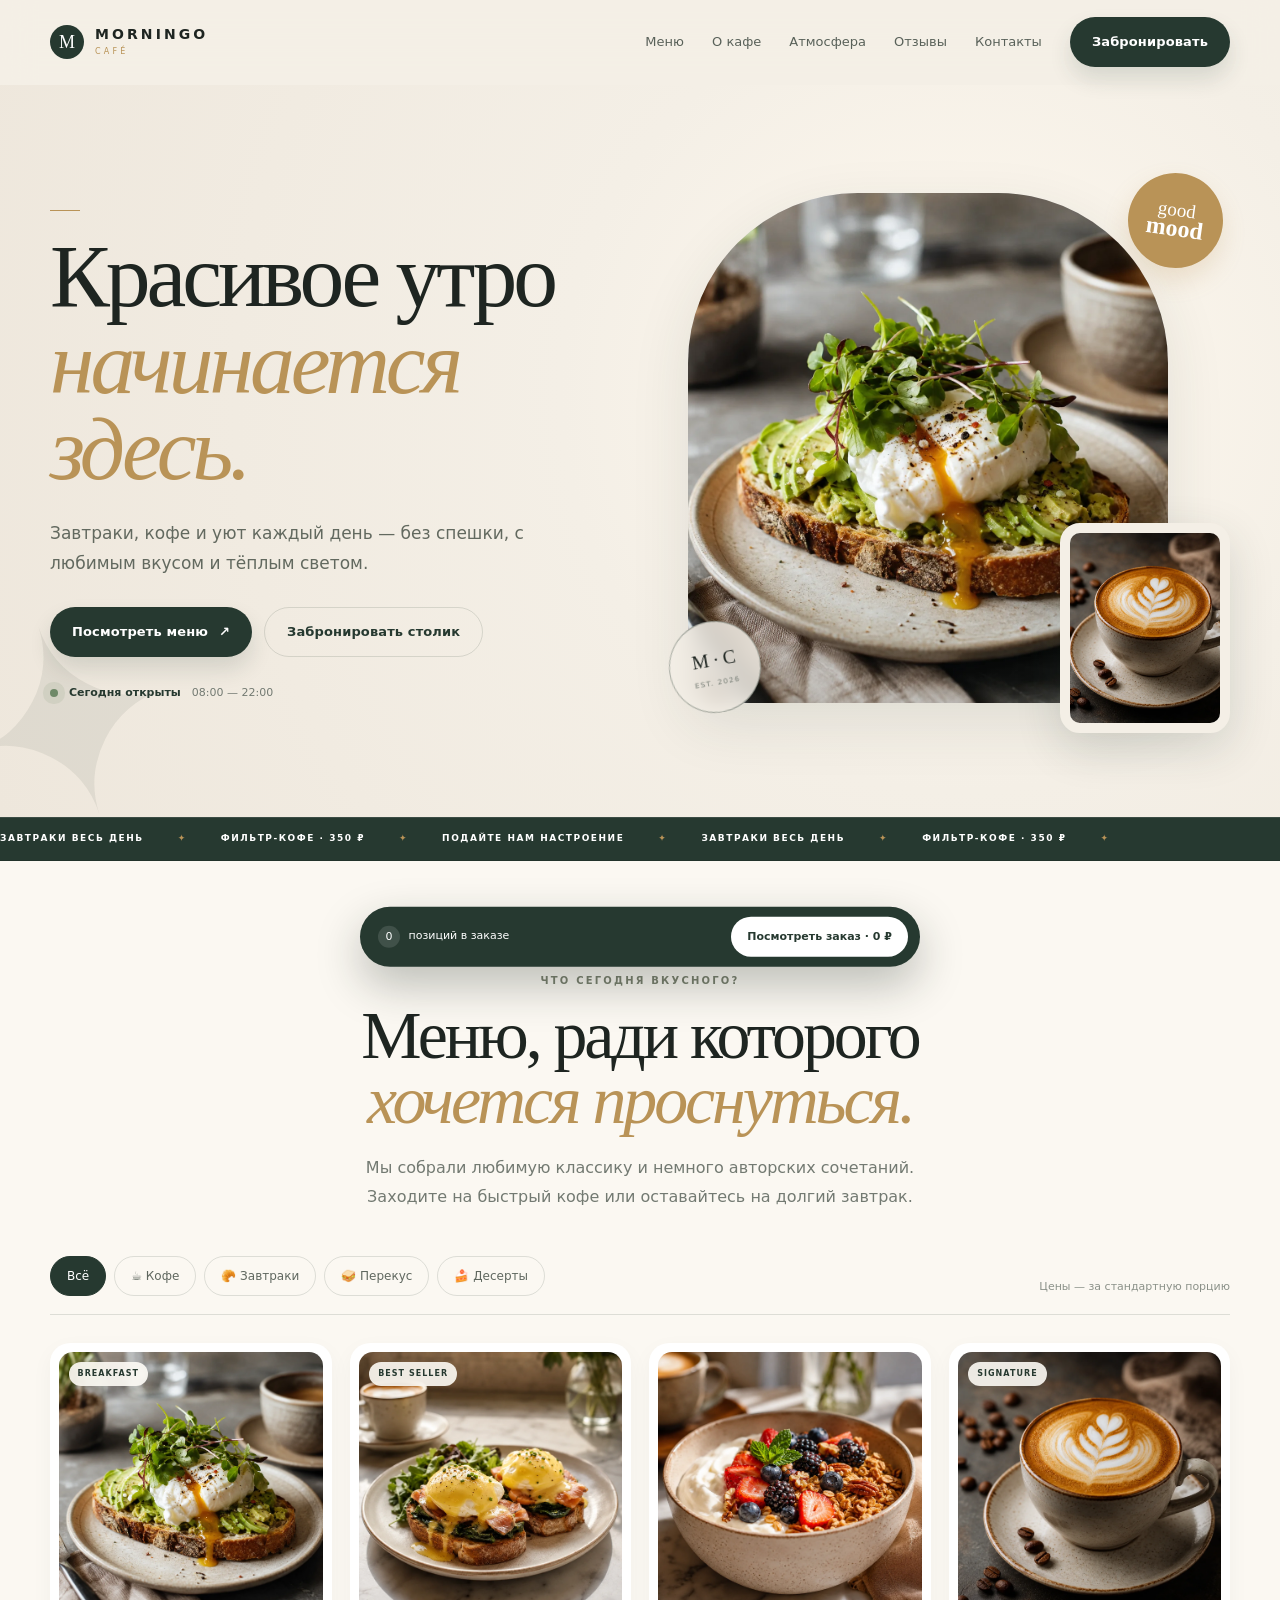
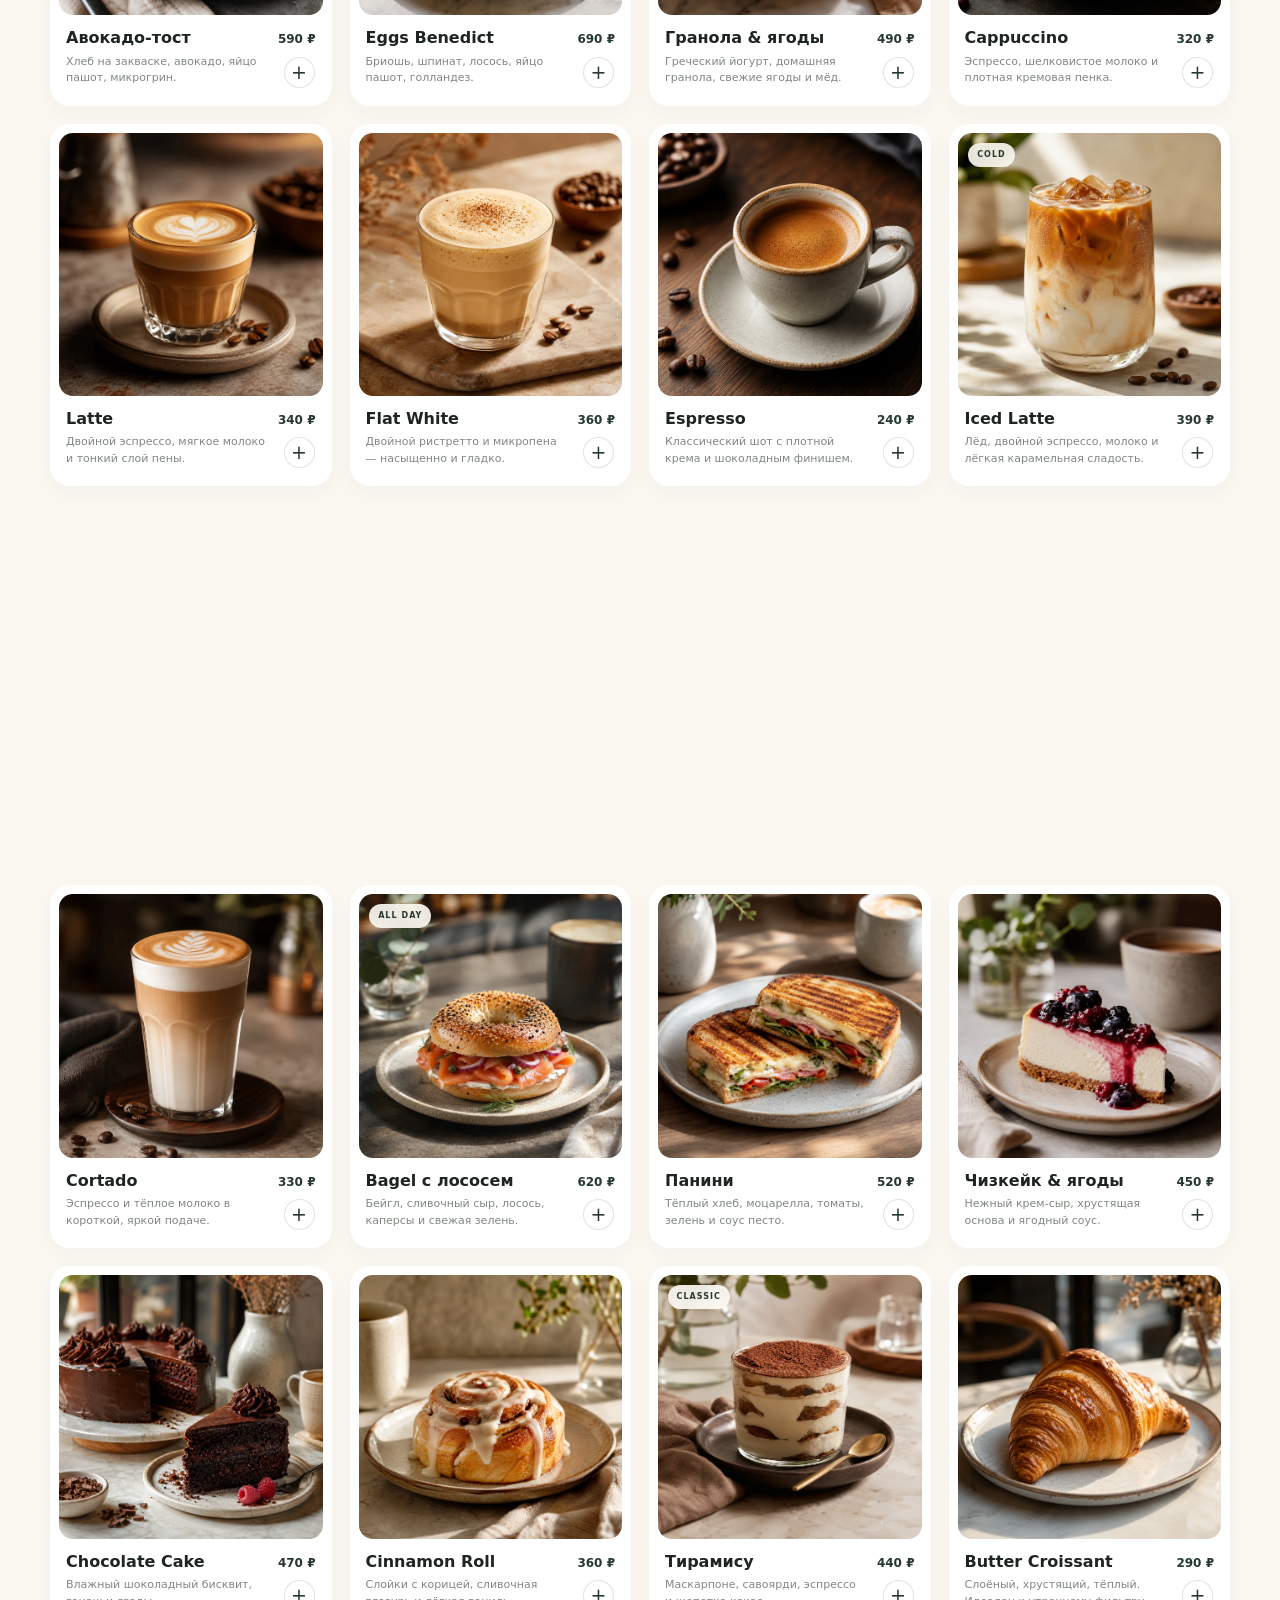
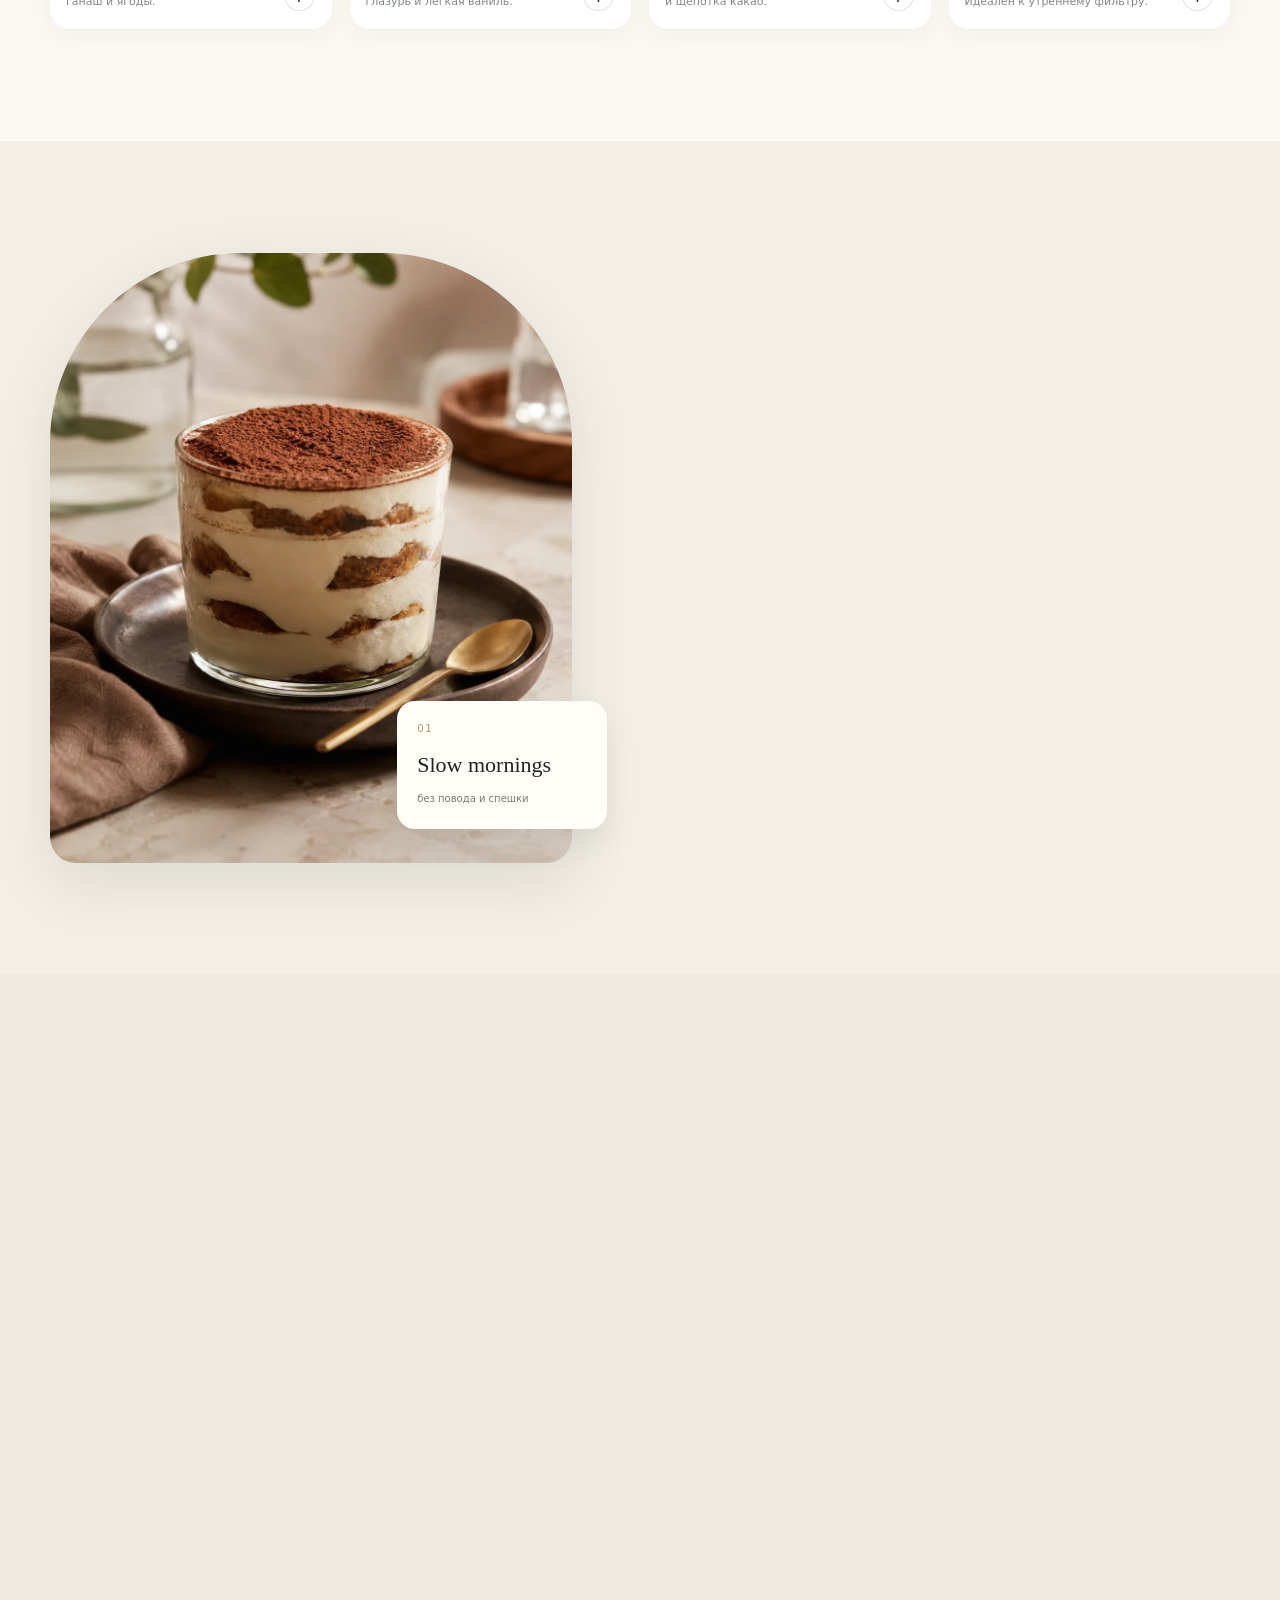
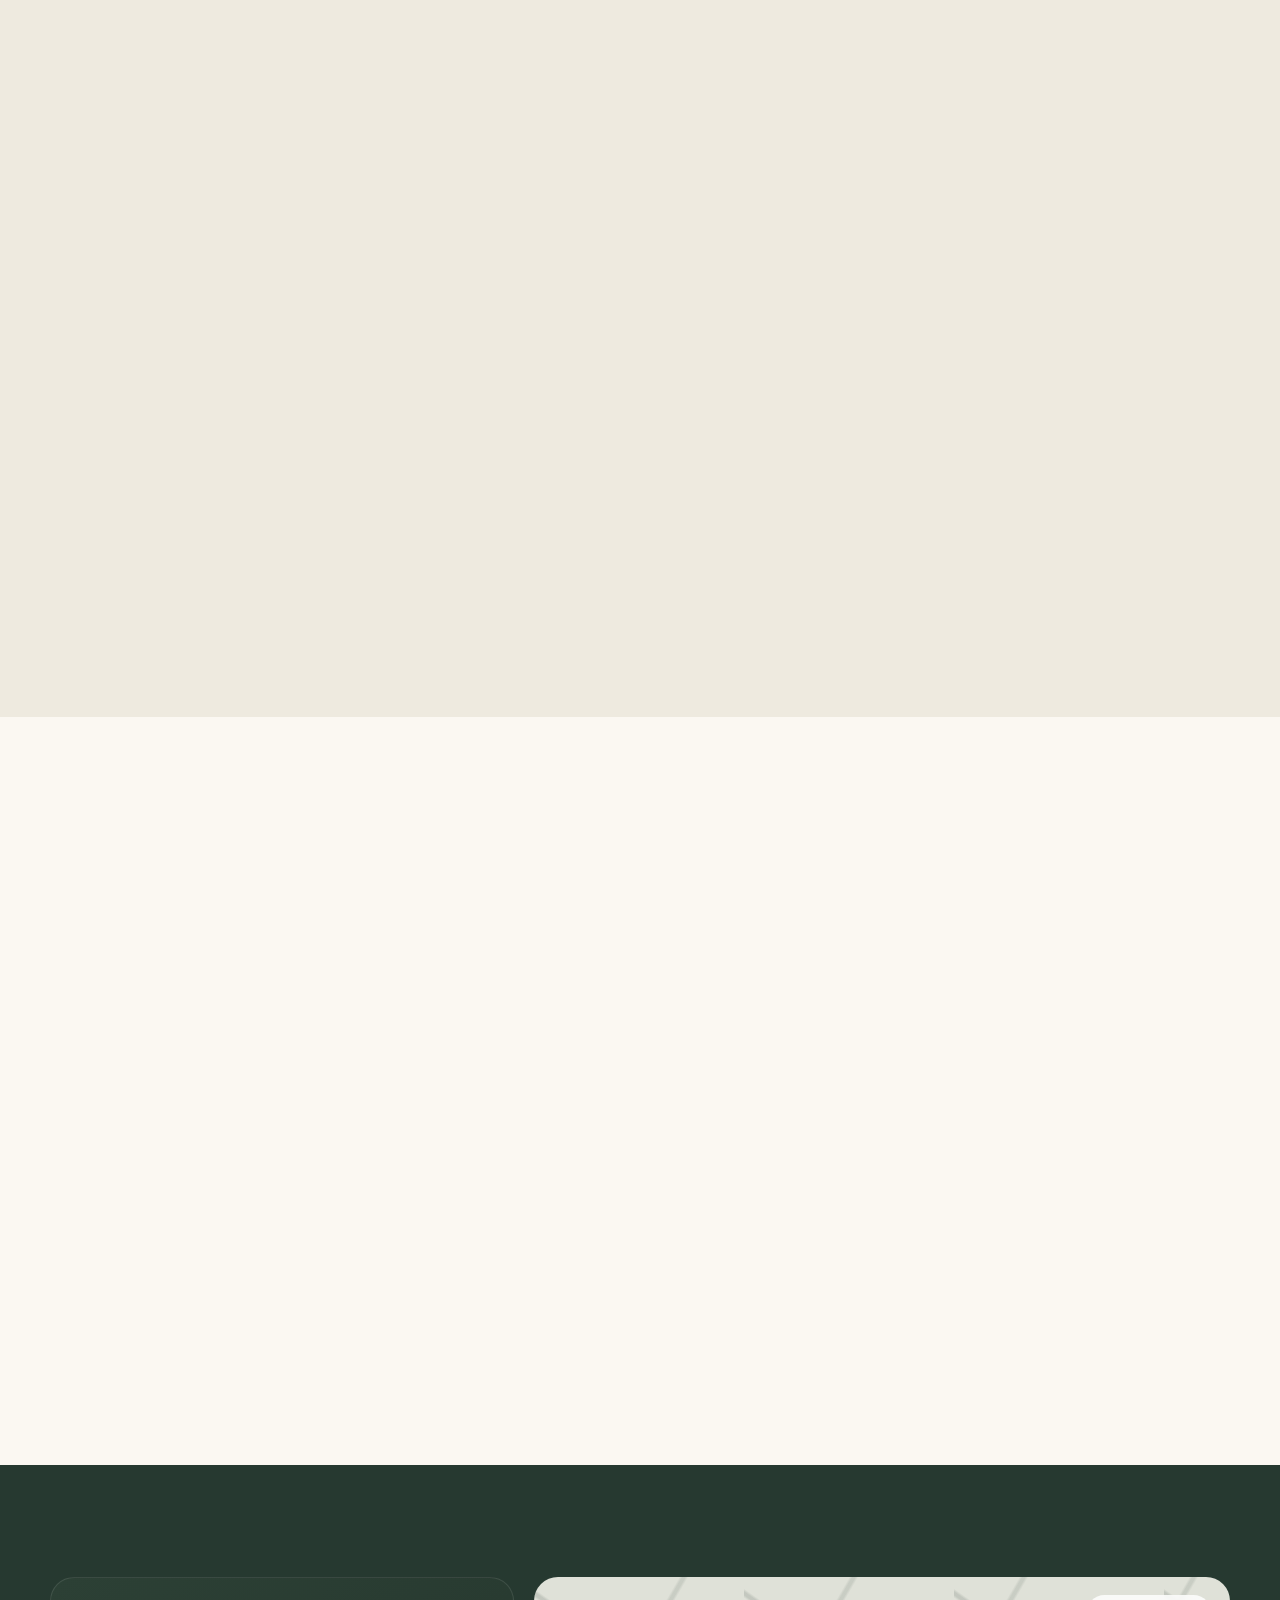
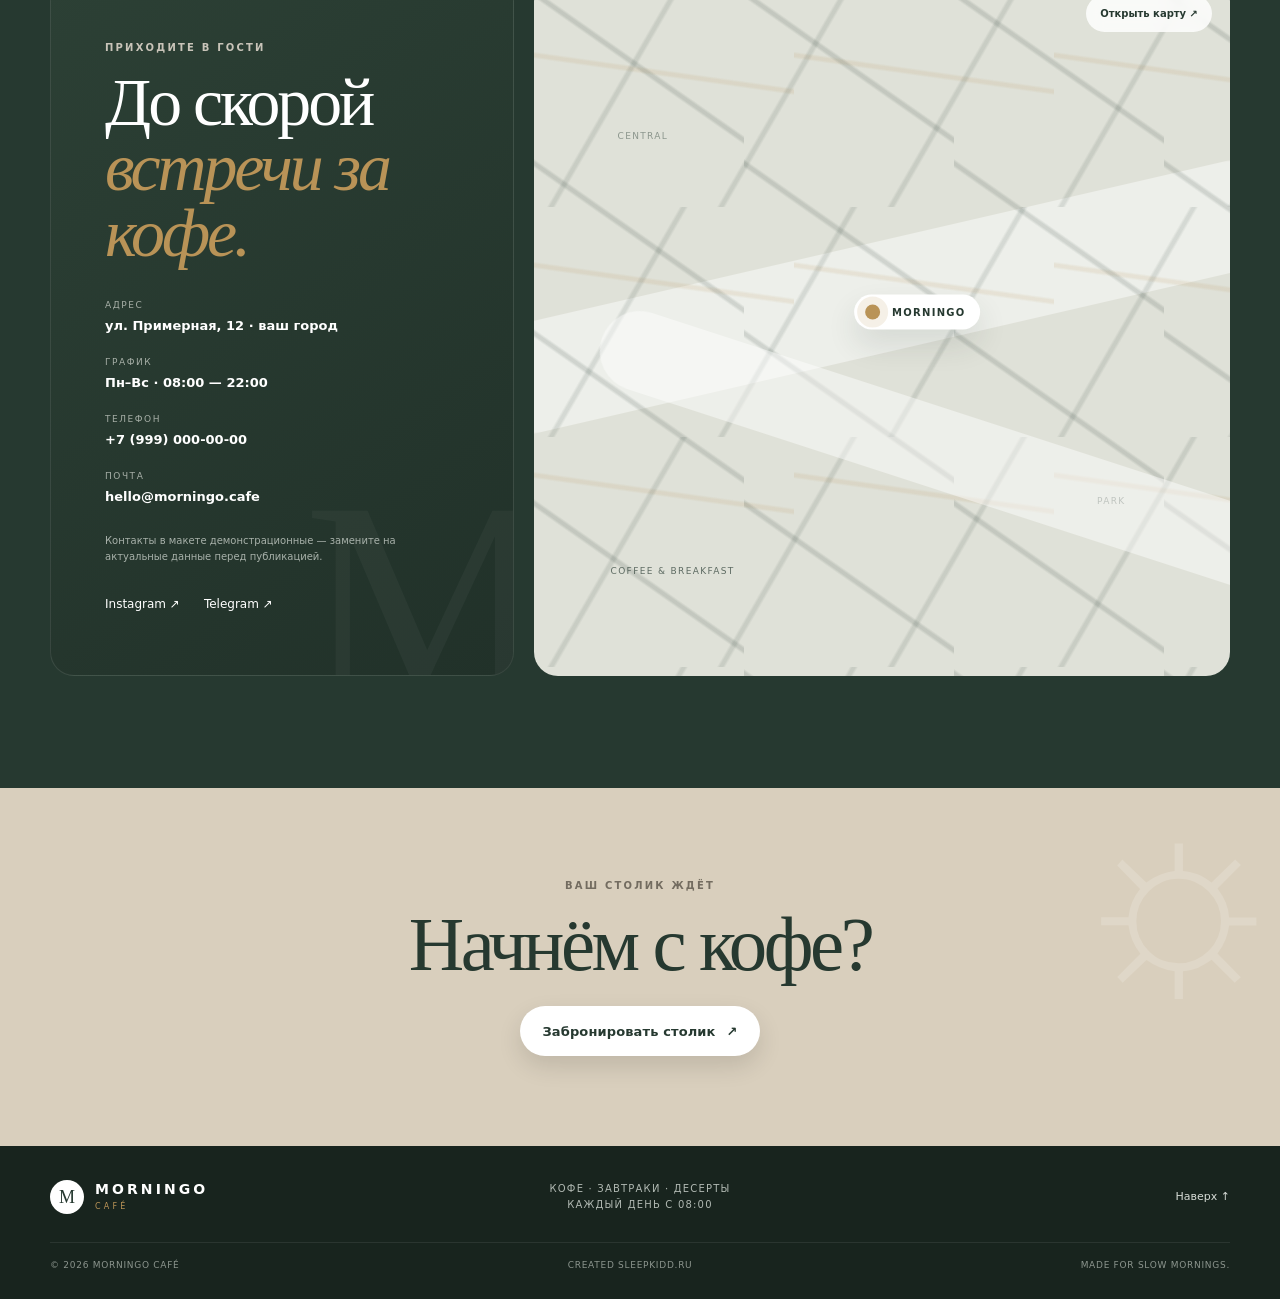
==== commit 428513ec: "Update index.html" ====
--- a/index.html
+++ b/index.html
@@ -43,7 +43,7 @@
     <section class="hero">
       <div class="container hero-grid">
         <div class="hero-copy reveal">
-          <p class="eyebrow"><span></span> coffee · breakfast · slow mornings</p>
+          <p class="eyebrow"><span></span> </p>
           <h1>Красивое утро<br><em>начинается здесь.</em></h1>
           <p class="hero-lead">Завтраки, кофе и уют каждый день — без спешки, с любимым вкусом и тёплым светом.</p>
           <div class="hero-actions">
